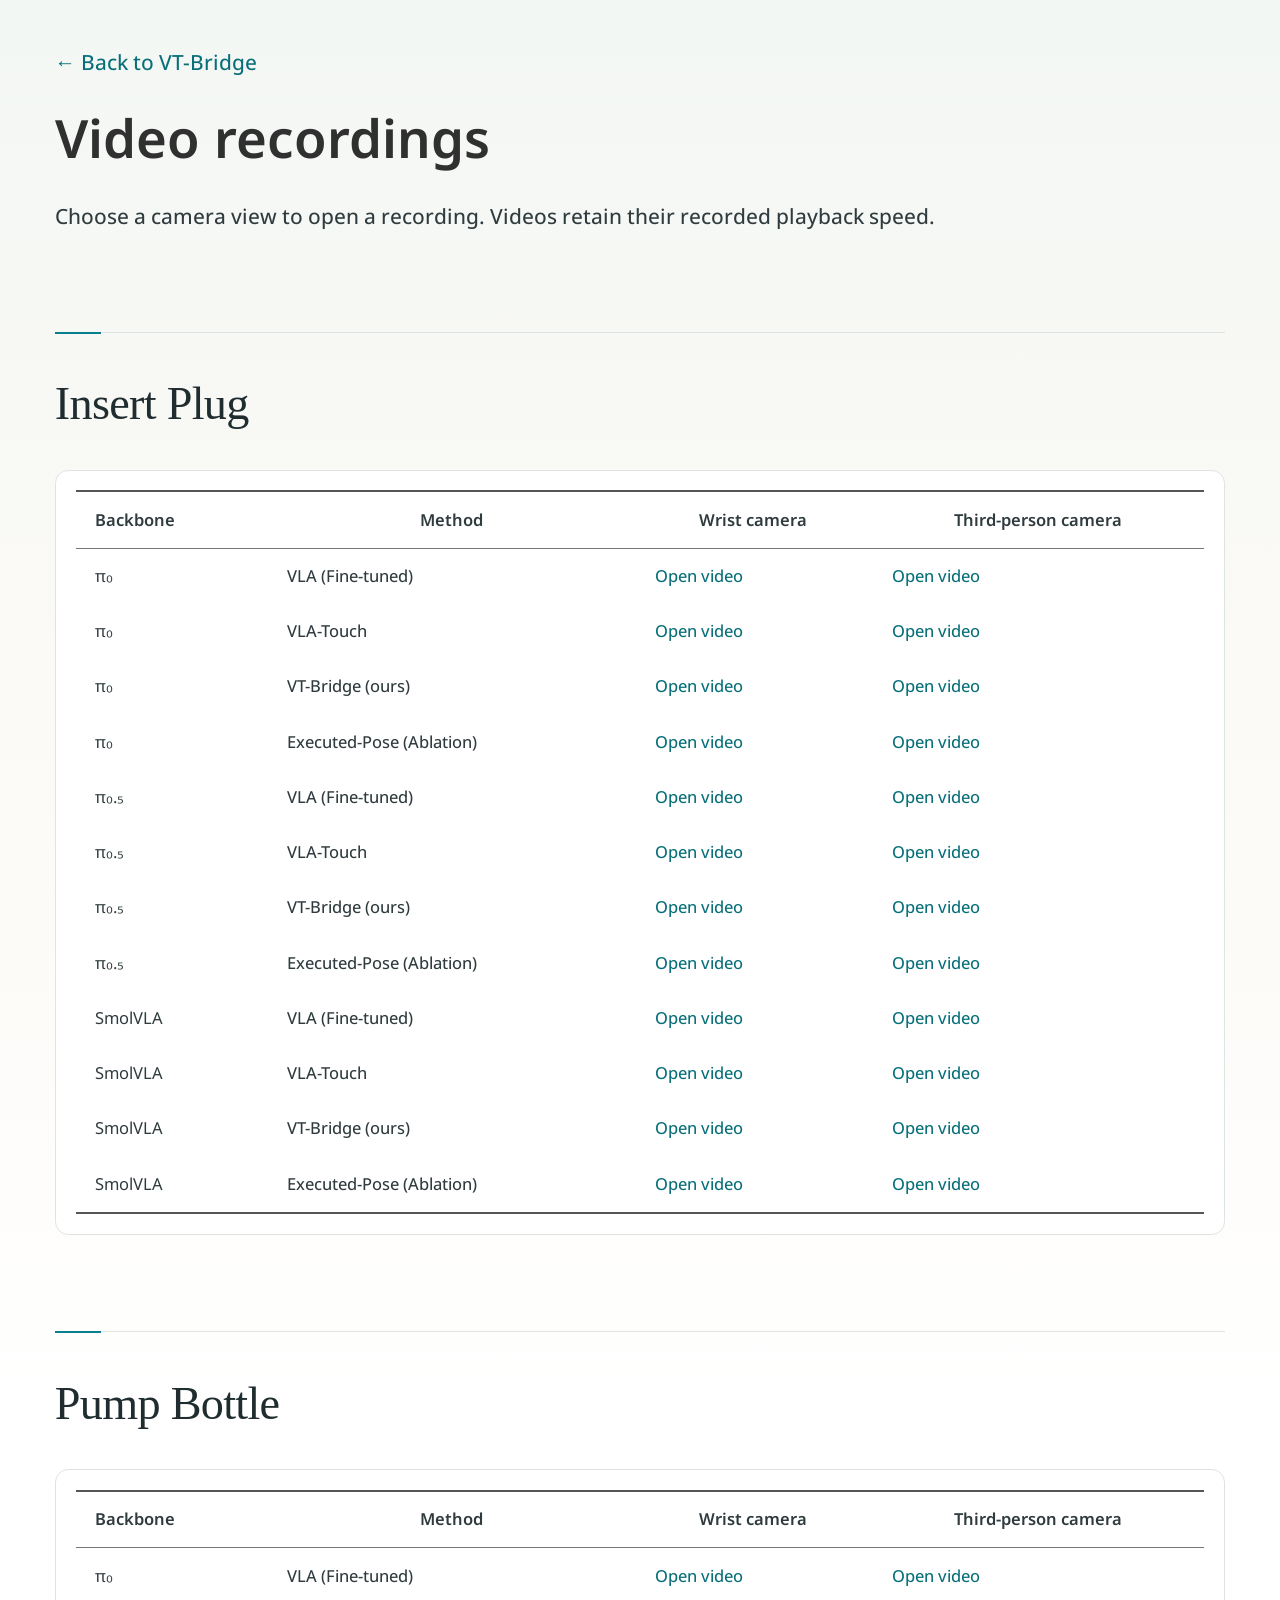
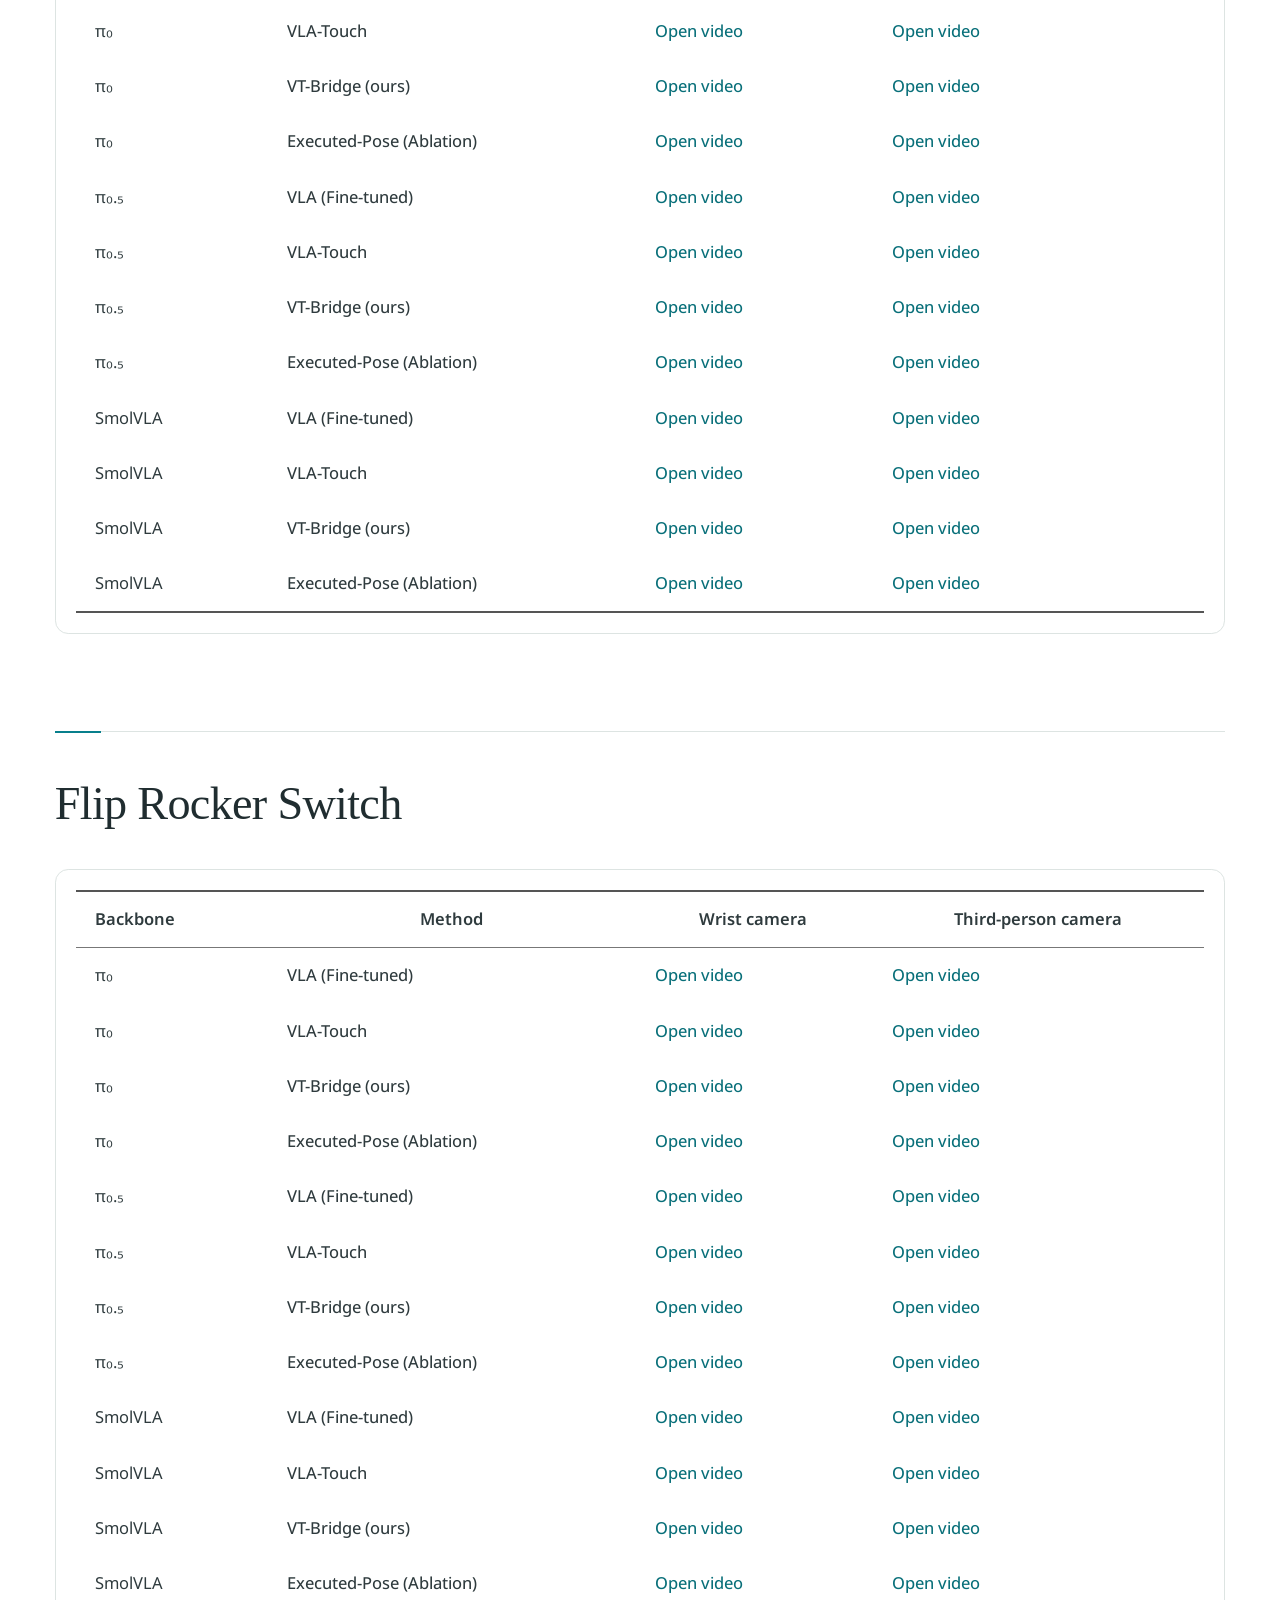
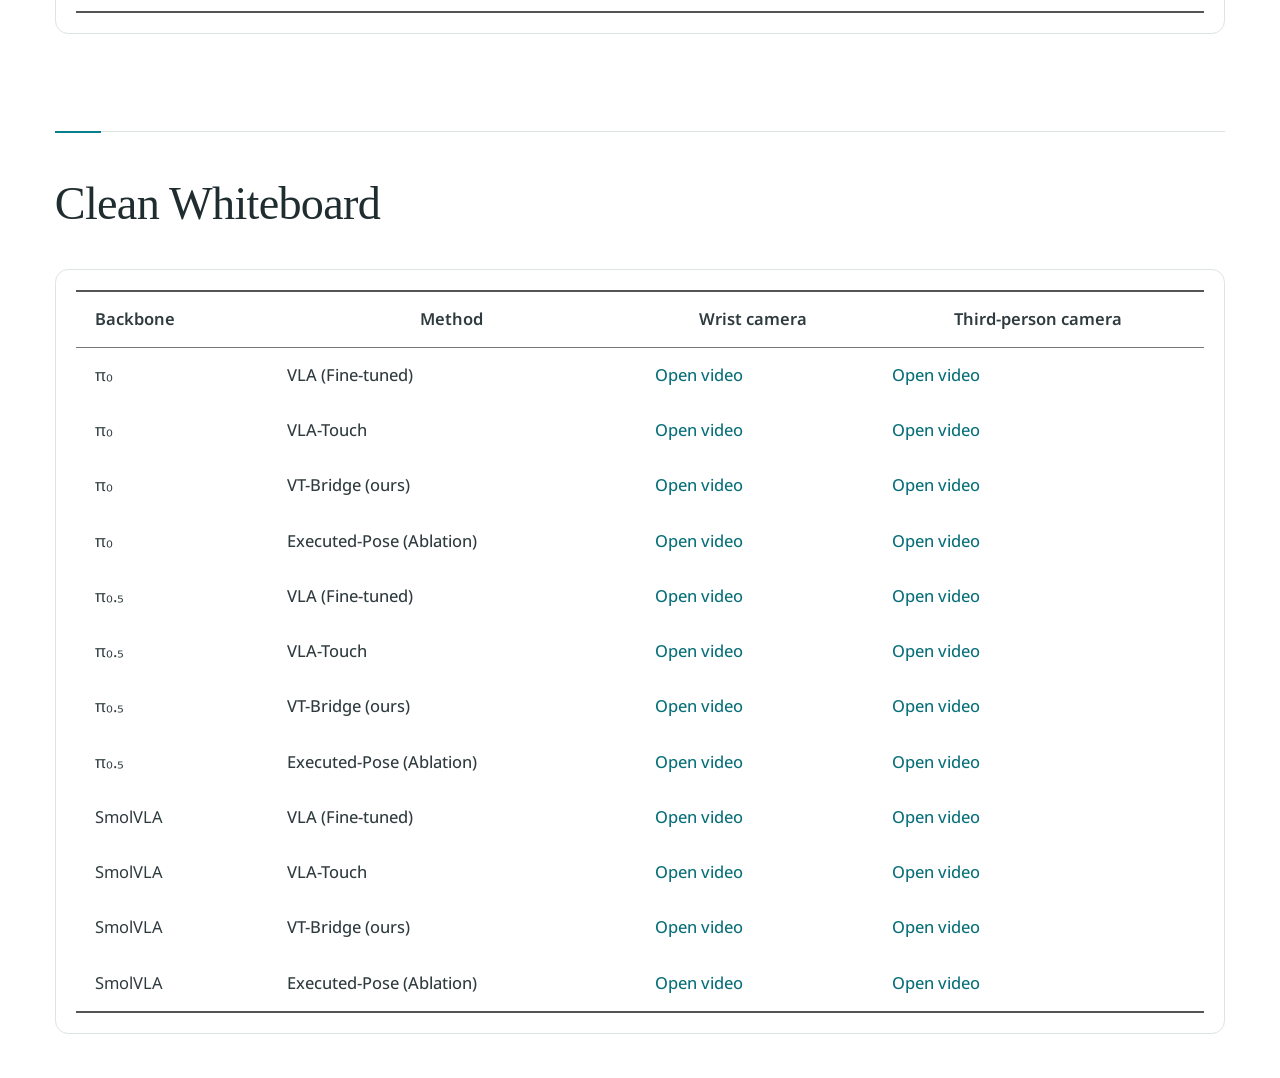
==== video-library.html @ beab0b78 "Publish VT-Bridge project website" ====
<!doctype html><html lang="en"><head><meta charset="utf-8"><meta name="viewport" content="width=device-width, initial-scale=1"><meta name="robots" content="noindex"><title>VT-Bridge — Video recordings</title><link rel="stylesheet" href="styles.css"></head><body><main class="media-width video-library"><p><a href="index.html#experiments">← Back to VT-Bridge</a></p><h1>Video recordings</h1><p>Choose a camera view to open a recording. Videos retain their recorded playback speed.</p>
<section class="paper-section"><h2>Insert Plug</h2><div class="table-scroll"><table><thead><tr><th scope="col">Backbone</th><th scope="col">Method</th><th scope="col">Wrist camera</th><th scope="col">Third-person camera</th></tr></thead><tbody>
<tr><th scope="row">π₀</th><td>VLA (Fine-tuned)</td><td><a href="assets/videos/experiments/insert-plug/pi0/vla_only/wrist.mp4">Open video</a></td><td><a href="assets/videos/experiments/insert-plug/pi0/vla_only/left.mp4">Open video</a></td></tr>
<tr><th scope="row">π₀</th><td>VLA-Touch</td><td><a href="assets/videos/experiments/insert-plug/pi0/vla_touch/wrist.mp4">Open video</a></td><td><a href="assets/videos/experiments/insert-plug/pi0/vla_touch/left.mp4">Open video</a></td></tr>
<tr><th scope="row">π₀</th><td>VT-Bridge (ours)</td><td><a href="assets/videos/experiments/insert-plug/pi0/residual/wrist.mp4">Open video</a></td><td><a href="assets/videos/experiments/insert-plug/pi0/residual/left.mp4">Open video</a></td></tr>
<tr><th scope="row">π₀</th><td>Executed-Pose (Ablation)</td><td><a href="assets/videos/ablations/actual-goal/insert-plug/pi0/wrist.mp4">Open video</a></td><td><a href="assets/videos/ablations/actual-goal/insert-plug/pi0/left.mp4">Open video</a></td></tr>
<tr><th scope="row">π₀.₅</th><td>VLA (Fine-tuned)</td><td><a href="assets/videos/experiments/insert-plug/pi05/vla_only/wrist.mp4">Open video</a></td><td><a href="assets/videos/experiments/insert-plug/pi05/vla_only/left.mp4">Open video</a></td></tr>
<tr><th scope="row">π₀.₅</th><td>VLA-Touch</td><td><a href="assets/videos/experiments/insert-plug/pi05/vla_touch/wrist.mp4">Open video</a></td><td><a href="assets/videos/experiments/insert-plug/pi05/vla_touch/left.mp4">Open video</a></td></tr>
<tr><th scope="row">π₀.₅</th><td>VT-Bridge (ours)</td><td><a href="assets/videos/experiments/insert-plug/pi05/residual/wrist.mp4">Open video</a></td><td><a href="assets/videos/experiments/insert-plug/pi05/residual/left.mp4">Open video</a></td></tr>
<tr><th scope="row">π₀.₅</th><td>Executed-Pose (Ablation)</td><td><a href="assets/videos/ablations/actual-goal/insert-plug/pi05/wrist.mp4">Open video</a></td><td><a href="assets/videos/ablations/actual-goal/insert-plug/pi05/left.mp4">Open video</a></td></tr>
<tr><th scope="row">SmolVLA</th><td>VLA (Fine-tuned)</td><td><a href="assets/videos/experiments/insert-plug/smolvla/vla_only/wrist.mp4">Open video</a></td><td><a href="assets/videos/experiments/insert-plug/smolvla/vla_only/left.mp4">Open video</a></td></tr>
<tr><th scope="row">SmolVLA</th><td>VLA-Touch</td><td><a href="assets/videos/experiments/insert-plug/smolvla/vla_touch/wrist.mp4">Open video</a></td><td><a href="assets/videos/experiments/insert-plug/smolvla/vla_touch/left.mp4">Open video</a></td></tr>
<tr><th scope="row">SmolVLA</th><td>VT-Bridge (ours)</td><td><a href="assets/videos/experiments/insert-plug/smolvla/residual/wrist.mp4">Open video</a></td><td><a href="assets/videos/experiments/insert-plug/smolvla/residual/left.mp4">Open video</a></td></tr>
<tr><th scope="row">SmolVLA</th><td>Executed-Pose (Ablation)</td><td><a href="assets/videos/ablations/actual-goal/insert-plug/smolvla/wrist.mp4">Open video</a></td><td><a href="assets/videos/ablations/actual-goal/insert-plug/smolvla/left.mp4">Open video</a></td></tr>
</tbody></table></div></section>
<section class="paper-section"><h2>Pump Bottle</h2><div class="table-scroll"><table><thead><tr><th scope="col">Backbone</th><th scope="col">Method</th><th scope="col">Wrist camera</th><th scope="col">Third-person camera</th></tr></thead><tbody>
<tr><th scope="row">π₀</th><td>VLA (Fine-tuned)</td><td><a href="assets/videos/experiments/pump-bottle/pi0/vla_only/wrist.mp4">Open video</a></td><td><a href="assets/videos/experiments/pump-bottle/pi0/vla_only/left.mp4">Open video</a></td></tr>
<tr><th scope="row">π₀</th><td>VLA-Touch</td><td><a href="assets/videos/experiments/pump-bottle/pi0/vla_touch/wrist.mp4">Open video</a></td><td><a href="assets/videos/experiments/pump-bottle/pi0/vla_touch/left.mp4">Open video</a></td></tr>
<tr><th scope="row">π₀</th><td>VT-Bridge (ours)</td><td><a href="assets/videos/experiments/pump-bottle/pi0/residual/wrist.mp4">Open video</a></td><td><a href="assets/videos/experiments/pump-bottle/pi0/residual/left.mp4">Open video</a></td></tr>
<tr><th scope="row">π₀</th><td>Executed-Pose (Ablation)</td><td><a href="assets/videos/ablations/actual-goal/pump-bottle/pi0/wrist.mp4">Open video</a></td><td><a href="assets/videos/ablations/actual-goal/pump-bottle/pi0/left.mp4">Open video</a></td></tr>
<tr><th scope="row">π₀.₅</th><td>VLA (Fine-tuned)</td><td><a href="assets/videos/experiments/pump-bottle/pi05/vla_only/wrist.mp4">Open video</a></td><td><a href="assets/videos/experiments/pump-bottle/pi05/vla_only/left.mp4">Open video</a></td></tr>
<tr><th scope="row">π₀.₅</th><td>VLA-Touch</td><td><a href="assets/videos/experiments/pump-bottle/pi05/vla_touch/wrist.mp4">Open video</a></td><td><a href="assets/videos/experiments/pump-bottle/pi05/vla_touch/left.mp4">Open video</a></td></tr>
<tr><th scope="row">π₀.₅</th><td>VT-Bridge (ours)</td><td><a href="assets/videos/experiments/pump-bottle/pi05/residual/wrist.mp4">Open video</a></td><td><a href="assets/videos/experiments/pump-bottle/pi05/residual/left.mp4">Open video</a></td></tr>
<tr><th scope="row">π₀.₅</th><td>Executed-Pose (Ablation)</td><td><a href="assets/videos/ablations/actual-goal/pump-bottle/pi05/wrist.mp4">Open video</a></td><td><a href="assets/videos/ablations/actual-goal/pump-bottle/pi05/left.mp4">Open video</a></td></tr>
<tr><th scope="row">SmolVLA</th><td>VLA (Fine-tuned)</td><td><a href="assets/videos/experiments/pump-bottle/smolvla/vla_only/wrist.mp4">Open video</a></td><td><a href="assets/videos/experiments/pump-bottle/smolvla/vla_only/left.mp4">Open video</a></td></tr>
<tr><th scope="row">SmolVLA</th><td>VLA-Touch</td><td><a href="assets/videos/experiments/pump-bottle/smolvla/vla_touch/wrist.mp4">Open video</a></td><td><a href="assets/videos/experiments/pump-bottle/smolvla/vla_touch/left.mp4">Open video</a></td></tr>
<tr><th scope="row">SmolVLA</th><td>VT-Bridge (ours)</td><td><a href="assets/videos/experiments/pump-bottle/smolvla/residual/wrist.mp4">Open video</a></td><td><a href="assets/videos/experiments/pump-bottle/smolvla/residual/left.mp4">Open video</a></td></tr>
<tr><th scope="row">SmolVLA</th><td>Executed-Pose (Ablation)</td><td><a href="assets/videos/ablations/actual-goal/pump-bottle/smolvla/wrist.mp4">Open video</a></td><td><a href="assets/videos/ablations/actual-goal/pump-bottle/smolvla/left.mp4">Open video</a></td></tr>
</tbody></table></div></section>
<section class="paper-section"><h2>Flip Rocker Switch</h2><div class="table-scroll"><table><thead><tr><th scope="col">Backbone</th><th scope="col">Method</th><th scope="col">Wrist camera</th><th scope="col">Third-person camera</th></tr></thead><tbody>
<tr><th scope="row">π₀</th><td>VLA (Fine-tuned)</td><td><a href="assets/videos/experiments/switch/pi0/vla_only/wrist.mp4">Open video</a></td><td><a href="assets/videos/experiments/switch/pi0/vla_only/left.mp4">Open video</a></td></tr>
<tr><th scope="row">π₀</th><td>VLA-Touch</td><td><a href="assets/videos/experiments/switch/pi0/vla_touch/wrist.mp4">Open video</a></td><td><a href="assets/videos/experiments/switch/pi0/vla_touch/left.mp4">Open video</a></td></tr>
<tr><th scope="row">π₀</th><td>VT-Bridge (ours)</td><td><a href="assets/videos/experiments/switch/pi0/residual/wrist.mp4">Open video</a></td><td><a href="assets/videos/experiments/switch/pi0/residual/left.mp4">Open video</a></td></tr>
<tr><th scope="row">π₀</th><td>Executed-Pose (Ablation)</td><td><a href="assets/videos/ablations/actual-goal/switch/pi0/wrist.mp4">Open video</a></td><td><a href="assets/videos/ablations/actual-goal/switch/pi0/left.mp4">Open video</a></td></tr>
<tr><th scope="row">π₀.₅</th><td>VLA (Fine-tuned)</td><td><a href="assets/videos/experiments/switch/pi05/vla_only/wrist.mp4">Open video</a></td><td><a href="assets/videos/experiments/switch/pi05/vla_only/left.mp4">Open video</a></td></tr>
<tr><th scope="row">π₀.₅</th><td>VLA-Touch</td><td><a href="assets/videos/experiments/switch/pi05/vla_touch/wrist.mp4">Open video</a></td><td><a href="assets/videos/experiments/switch/pi05/vla_touch/left.mp4">Open video</a></td></tr>
<tr><th scope="row">π₀.₅</th><td>VT-Bridge (ours)</td><td><a href="assets/videos/experiments/switch/pi05/residual/wrist.mp4">Open video</a></td><td><a href="assets/videos/experiments/switch/pi05/residual/left.mp4">Open video</a></td></tr>
<tr><th scope="row">π₀.₅</th><td>Executed-Pose (Ablation)</td><td><a href="assets/videos/ablations/actual-goal/switch/pi05/wrist.mp4">Open video</a></td><td><a href="assets/videos/ablations/actual-goal/switch/pi05/left.mp4">Open video</a></td></tr>
<tr><th scope="row">SmolVLA</th><td>VLA (Fine-tuned)</td><td><a href="assets/videos/experiments/switch/smolvla/vla_only/wrist.mp4">Open video</a></td><td><a href="assets/videos/experiments/switch/smolvla/vla_only/left.mp4">Open video</a></td></tr>
<tr><th scope="row">SmolVLA</th><td>VLA-Touch</td><td><a href="assets/videos/experiments/switch/smolvla/vla_touch/wrist.mp4">Open video</a></td><td><a href="assets/videos/experiments/switch/smolvla/vla_touch/left.mp4">Open video</a></td></tr>
<tr><th scope="row">SmolVLA</th><td>VT-Bridge (ours)</td><td><a href="assets/videos/experiments/switch/smolvla/residual/wrist.mp4">Open video</a></td><td><a href="assets/videos/experiments/switch/smolvla/residual/left.mp4">Open video</a></td></tr>
<tr><th scope="row">SmolVLA</th><td>Executed-Pose (Ablation)</td><td><a href="assets/videos/ablations/actual-goal/switch/smolvla/wrist.mp4">Open video</a></td><td><a href="assets/videos/ablations/actual-goal/switch/smolvla/left.mp4">Open video</a></td></tr>
</tbody></table></div></section>
<section class="paper-section"><h2>Clean Whiteboard</h2><div class="table-scroll"><table><thead><tr><th scope="col">Backbone</th><th scope="col">Method</th><th scope="col">Wrist camera</th><th scope="col">Third-person camera</th></tr></thead><tbody>
<tr><th scope="row">π₀</th><td>VLA (Fine-tuned)</td><td><a href="assets/videos/experiments/whiteboard/pi0/vla_only/wrist.mp4">Open video</a></td><td><a href="assets/videos/experiments/whiteboard/pi0/vla_only/left.mp4">Open video</a></td></tr>
<tr><th scope="row">π₀</th><td>VLA-Touch</td><td><a href="assets/videos/experiments/whiteboard/pi0/vla_touch/wrist.mp4">Open video</a></td><td><a href="assets/videos/experiments/whiteboard/pi0/vla_touch/left.mp4">Open video</a></td></tr>
<tr><th scope="row">π₀</th><td>VT-Bridge (ours)</td><td><a href="assets/videos/experiments/whiteboard/pi0/residual/wrist.mp4">Open video</a></td><td><a href="assets/videos/experiments/whiteboard/pi0/residual/left.mp4">Open video</a></td></tr>
<tr><th scope="row">π₀</th><td>Executed-Pose (Ablation)</td><td><a href="assets/videos/ablations/actual-goal/whiteboard/pi0/wrist.mp4">Open video</a></td><td><a href="assets/videos/ablations/actual-goal/whiteboard/pi0/left.mp4">Open video</a></td></tr>
<tr><th scope="row">π₀.₅</th><td>VLA (Fine-tuned)</td><td><a href="assets/videos/experiments/whiteboard/pi05/vla_only/wrist.mp4">Open video</a></td><td><a href="assets/videos/experiments/whiteboard/pi05/vla_only/left.mp4">Open video</a></td></tr>
<tr><th scope="row">π₀.₅</th><td>VLA-Touch</td><td><a href="assets/videos/experiments/whiteboard/pi05/vla_touch/wrist.mp4">Open video</a></td><td><a href="assets/videos/experiments/whiteboard/pi05/vla_touch/left.mp4">Open video</a></td></tr>
<tr><th scope="row">π₀.₅</th><td>VT-Bridge (ours)</td><td><a href="assets/videos/experiments/whiteboard/pi05/residual/wrist.mp4">Open video</a></td><td><a href="assets/videos/experiments/whiteboard/pi05/residual/left.mp4">Open video</a></td></tr>
<tr><th scope="row">π₀.₅</th><td>Executed-Pose (Ablation)</td><td><a href="assets/videos/ablations/actual-goal/whiteboard/pi05/wrist.mp4">Open video</a></td><td><a href="assets/videos/ablations/actual-goal/whiteboard/pi05/left.mp4">Open video</a></td></tr>
<tr><th scope="row">SmolVLA</th><td>VLA (Fine-tuned)</td><td><a href="assets/videos/experiments/whiteboard/smolvla/vla_only/wrist.mp4">Open video</a></td><td><a href="assets/videos/experiments/whiteboard/smolvla/vla_only/left.mp4">Open video</a></td></tr>
<tr><th scope="row">SmolVLA</th><td>VLA-Touch</td><td><a href="assets/videos/experiments/whiteboard/smolvla/vla_touch/wrist.mp4">Open video</a></td><td><a href="assets/videos/experiments/whiteboard/smolvla/vla_touch/left.mp4">Open video</a></td></tr>
<tr><th scope="row">SmolVLA</th><td>VT-Bridge (ours)</td><td><a href="assets/videos/experiments/whiteboard/smolvla/residual/wrist.mp4">Open video</a></td><td><a href="assets/videos/experiments/whiteboard/smolvla/residual/left.mp4">Open video</a></td></tr>
<tr><th scope="row">SmolVLA</th><td>Executed-Pose (Ablation)</td><td><a href="assets/videos/ablations/actual-goal/whiteboard/smolvla/wrist.mp4">Open video</a></td><td><a href="assets/videos/ablations/actual-goal/whiteboard/smolvla/left.mp4">Open video</a></td></tr>
</tbody></table></div></section>
</main></body></html>
---- styles.css ----
@font-face {
  font-family: 'Noto Sans';
  font-style: normal;
  font-weight: 400 700;
  font-stretch: 100%;
  font-display: swap;
  src: url(assets/fonts/noto-sans-greek.woff2) format('woff2');
  unicode-range: U+0370-0377, U+037A-037F, U+0384-038A, U+038C, U+038E-03A1, U+03A3-03FF;
}

@font-face {
  font-family: 'Noto Sans';
  font-style: normal;
  font-weight: 400 700;
  font-stretch: 100%;
  font-display: swap;
  src: url(assets/fonts/noto-sans-latin-ext.woff2) format('woff2');
  unicode-range: U+0100-02BA, U+02BD-02C5, U+02C7-02CC, U+02CE-02D7, U+02DD-02FF, U+0304, U+0308, U+0329, U+1D00-1DBF, U+1E00-1E9F, U+1EF2-1EFF, U+2020, U+20A0-20AB, U+20AD-20C0, U+2113, U+2C60-2C7F, U+A720-A7FF;
}

@font-face {
  font-family: 'Noto Sans';
  font-style: normal;
  font-weight: 400 700;
  font-stretch: 100%;
  font-display: swap;
  src: url(assets/fonts/noto-sans-latin.woff2) format('woff2');
  unicode-range: U+0000-00FF, U+0131, U+0152-0153, U+02BB-02BC, U+02C6, U+02DA, U+02DC, U+0304, U+0308, U+0329, U+2000-206F, U+20AC, U+2122, U+2191, U+2193, U+2212, U+2215, U+FEFF, U+FFFD;
}

:root {
  color-scheme: light;
  font-family: "Noto Sans", Arial, sans-serif;
  color: #4a4a4a;
  background: #fff;
  font-synthesis: none;
  --ink: #25374a;
  --accent: #326b96;
  --rule: #e2e7ec;
  --reading-width: 880px;
  --media-width: 1120px;
}
* { box-sizing: border-box; }
body { margin: 0; font-size: 16px; line-height: 1.65; }
::selection { background: #deebf5; color: #25374a; }
main { padding: 0 28px; }
.reading-width { width: 100%; max-width: var(--reading-width); margin-inline: auto; }
.media-width { width: 100%; max-width: var(--media-width); margin-inline: auto; }
/* All research sections share a left edge; prose stays within a readable measure. */
.paper-section.reading-width { max-width: var(--media-width); }
.paper-section > .prose, .citation-toolbar, .citation-section pre { max-width: var(--reading-width); }
figure, p { margin: 0; }
button { font: inherit; }
a { color: #2675ab; text-decoration: none; }
a:hover { text-decoration: underline; }
button:focus-visible, a:focus-visible, [tabindex]:focus-visible { outline: 3px solid #2675ab; outline-offset: 5px; }
.skip-link { position: absolute; top: -80px; left: 20px; padding: 10px 16px; background: #fff; z-index: 2; }
.skip-link:focus { top: 12px; }

/* Centered paper masthead; the research media follows directly below. */
.paper-header { max-width: var(--media-width); padding-top: 64px; text-align: center; }
h1 { margin: 0 0 28px; font-size: clamp(32px, 4vw, 48px); font-weight: 600; line-height: 1.125; letter-spacing: normal; text-wrap: balance; color: #303030; }
.paper-title { margin-bottom: 30px; }
.paper-title-name { display: block; width: fit-content; margin: 0 auto 18px; font-size: clamp(48px, 7vw, 80px); font-weight: 700; line-height: 1.25; letter-spacing: -.055em; color: #000; }
.paper-title-description { display: block; max-width: 880px; margin-inline: auto; font-size: clamp(24px, 3vw, 36px); font-weight: 600; line-height: 1.3; letter-spacing: -.025em; text-wrap: balance; }
.title-vision { color: #087f8c; }
.title-tactile { color: #d45b45; }
.authors { display: flex; flex-wrap: wrap; justify-content: center; gap: 4px 24px; font-size: 20px; line-height: 1.5; }
sup { font-size: .65em; vertical-align: super; line-height: 0; }
.affiliations { display: flex; flex-wrap: wrap; justify-content: center; gap: 0 22px; margin-top: 8px; font-size: 18px; }
.venue { margin-top: 10px; font-size: 16px; color: #717b85; font-weight: 400; }
.paper-links { display: flex; flex-wrap: wrap; justify-content: center; gap: 9px; margin-top: 22px; }
.resource-link { display: inline-flex; align-items: center; justify-content: center; gap: 8px; min-height: 41px; padding: 7px 19px; border: 1px solid #25374a; border-radius: 24px; background: #25374a; color: white; font-size: 15px; line-height: 1.4; }
button.resource-link { cursor: pointer; }
.resource-link:disabled { opacity: 1; cursor: default; }
.resource-link:not(:disabled):hover { background: #326b96; border-color: #326b96; text-decoration: none; }
.resource-link svg { width: 16px; height: 16px; fill: none; stroke: currentColor; stroke-width: 1.7; stroke-linecap: round; stroke-linejoin: round; }
.resource-note { min-height: 20px; margin-top: 9px; font-size: 12px; color: #747474; }
.teaser { margin-top: 37px; }
.presentation-video { margin-top: 40px; }
.presentation-video iframe { display: block; width: 100%; height: auto; min-height: 200px; aspect-ratio: 16 / 9; border: 0; background: #f6f8fa; }
.video-external-link { margin-top: 10px; text-align: right; font-size: 13px; }

/* Real media replaces the complete neutral placeholder frame. */
.media-placeholder { display: flex; flex-direction: column; align-items: center; justify-content: center; gap: 9px; padding: 24px; border: 1px solid #e0e0e0; background: #f5f5f5; text-align: center; }
.teaser-placeholder { aspect-ratio: 16 / 7; min-height: 250px; }
.placeholder-title { color: #666; font-size: 18px; line-height: 1.45; }
.placeholder-detail { color: #777; font-size: 14px; line-height: 1.5; }
.placeholder-icon { width: 48px; height: 48px; margin-bottom: 5px; fill: none; stroke: #999; stroke-width: 1.25; stroke-linecap: round; stroke-linejoin: round; }
.diagram-icon { width: 64px; }
figcaption { margin-top: 16px; color: #65717c; font-size: 14px; line-height: 1.65; text-align: left; }
img, video { display: block; width: 100%; height: auto; }
video { background: #f5f5f5; }
video.comparison-video { aspect-ratio: 4 / 3; object-fit: contain; }

/* Readable text columns with wider figures and experiments. */
.paper-section { margin-top: 80px; }
section.paper-section:not(#abstract) { border-top: 1px solid var(--rule); padding-top: 36px; }
h2 { color: var(--ink); margin: 0 0 28px; text-align: left; font-size: 32px; font-weight: 600; line-height: 1.2; letter-spacing: -.035em; text-wrap: balance; }
.prose { line-height: 1.7; }
.prose p + p { margin-top: 20px; }
.section-intro { margin-bottom: 24px; line-height: 1.7; }
.method-placeholder { aspect-ratio: 2.75; min-height: 230px; }
.figure-explanation { margin-top: 24px; }

/* Each task is a row; matching methods keep their positions across rows. */
.experiments { margin-top: 80px; }
.experiment { margin-top: 40px; }
.experiment + .experiment { margin-top: 56px; }
h3 { color: var(--ink); margin: 0 0 16px; text-align: left; font-size: 24px; font-weight: 600; line-height: 1.3; letter-spacing: -.02em; }
.task-description { margin-bottom: 24px; text-align: center; font-size: 16px; }
.comparison-grid { display: grid; grid-template-columns: repeat(3, minmax(0, 1fr)); gap: 22px; }
.gallery-video .on-demand-player { border-radius: 4px; overflow: hidden; }
.comparison-grid figure, .analysis-grid figure { min-width: 0; }
h4 { display: flex; align-items: center; justify-content: flex-start; min-height: 48px; margin: 0 0 12px; text-align: left; font-size: 16px; font-weight: 600; line-height: 1.4; }
.video-placeholder { aspect-ratio: 4 / 3; padding: 18px 10px; }
.video-placeholder .placeholder-title { font-size: 15px; }
.video-symbol { font-family: Arial, sans-serif; font-size: 34px; color: #999; line-height: 1; }
.comparison-grid figcaption { font-size: 14px; }
.experiment-note { margin-top: 17px; text-align: center; color: #717171; font-size: 13px; }

.results-placeholder { aspect-ratio: 3; min-height: 230px; }
.result-table-block { margin-top: 34px; }
.table-scroll { overflow-x: auto; }
table { width: 100%; margin-inline: auto; border-collapse: collapse; font-size: 15px; text-align: center; }
caption { padding: 0 0 14px; text-align: center; font-size: 14px; color: #626262; }
thead { border-top: 2px solid #555; border-bottom: 1px solid #777; }
tbody { border-bottom: 2px solid #555; }
th, td { padding: 12px 18px; white-space: nowrap; }
th { font-weight: 600; }
tbody th { font-weight: 400; }
th:first-child { text-align: left; }
.table-note { margin-top: 12px; color: #717171; font-size: 13px; line-height: 1.65; }
.analysis-grid { display: grid; grid-template-columns: repeat(2, minmax(0, 1fr)); gap: 28px; }
.analysis-placeholder { aspect-ratio: 1.8; min-height: 210px; }
.analysis-comparison { margin-top: 42px; }
.two-columns { grid-template-columns: repeat(2, minmax(0, 1fr)); max-width: 920px; margin-inline: auto; }

.citation-section { padding-bottom: 72px; }
.citation-toolbar { display: flex; justify-content: space-between; align-items: center; gap: 16px; margin-bottom: 12px; color: #717171; font-size: 13px; }
#copy-bibtex { flex-shrink: 0; padding: 7px 12px; background: #fff; color: #363636; border: 1px solid #ccc; border-radius: 4px; font-size: 13px; cursor: pointer; }
#copy-bibtex:hover { background: #f5f5f5; border-color: #999; }
pre { margin: 0; padding: 24px; overflow-x: auto; background: #f6f8fa; color: #405164; border-left: 2px solid #bacddd; font-size: 13px; line-height: 1.7; tab-size: 2; }
code { font-family: "Liberation Mono", Consolas, monospace; }
.copy-status { min-height: 23px; margin-top: 10px; font-size: 13px; color: #626262; }

/* Video comparisons: lightweight native selectors, left-aligned research headings. */
[hidden] { display: none !important; }
.visually-hidden { position: absolute; width: 1px; height: 1px; padding: 0; margin: -1px; overflow: hidden; clip-path: inset(50%); white-space: nowrap; border: 0; }
.gallery-note { margin-top: -16px; margin-bottom: 28px; color: #666; font-size: 14px; }
.gallery-selector { min-width: 0; padding: 0; margin: 0; border: 0; }
.selector-legend { padding: 0; margin-bottom: 9px; font-size: 12px; font-weight: 600; letter-spacing: .06em; color: #65717c; }
.selector-options { display: flex; flex-wrap: wrap; gap: 8px 24px; }
.selector-choice { position: relative; cursor: pointer; }
.selector-choice input { position: absolute; width: 1px; height: 1px; opacity: 0; }
.selector-choice span { display: block; padding: 8px 3px 10px; border-bottom: 2px solid transparent; color: #707070; line-height: 1.5; }
.selector-choice input:checked + span { border-bottom-color: var(--accent); color: var(--accent); font-weight: 600; }
.selector-choice input:focus-visible + span { outline: 3px solid #2675ab; outline-offset: 4px; }
.selector-choice:hover span { color: #262626; }
.backbone-selector { padding-bottom: 8px; border-bottom: 1px solid var(--rule); margin-top: 32px; }
.backbone-selector .selector-options { gap: 30px; }
.backbone-selector .selector-choice span { min-width: 48px; font-size: 20px; }
.gallery-task-header { display: flex; align-items: flex-start; justify-content: space-between; gap: 24px; margin-bottom: 18px; }
.gallery-task-heading h3 { margin-bottom: 6px; font-size: 20px; }
.gallery-task-description { color: #65717c; font-size: 14px; max-width: 600px; }
.camera-selector { flex-shrink: 0; }
.camera-selector .selector-legend { position: absolute; width: 1px; height: 1px; overflow: hidden; clip-path: inset(50%); }
.camera-selector .selector-options { gap: 18px; }
.camera-selector .selector-choice span { font-size: 13px; }
.gallery-video h4 { min-height: 30px; margin-bottom: 12px; }
.gallery-video video { aspect-ratio: 4 / 3; object-fit: contain; }
.gallery-video figcaption { text-align: left; font-size: 12px; color: #707070; margin-top: 10px; }
.gallery-pair { grid-template-columns: repeat(2, minmax(0, 1fr)); max-width: 920px; margin-inline: auto; }
.media-error { font-size: 13px; margin-top: 10px; }
.detailed-analysis { margin-top: 64px; padding-top: 36px; border-top: 1px solid #e5e5e5; }
.detailed-analysis .task-description { text-align: left; margin-inline: 0; }
.detailed-analysis h5 { margin: 0 0 12px; text-align: left; font-size: 16px; font-weight: 600; }
.analysis-task-title { font-size: 20px; font-weight: 600; min-height: 0; margin-bottom: 12px; }
.detailed-analysis .two-columns { margin-inline: auto; }
.video-library { padding-block: 40px; }
.video-library h1 { text-align: left; margin-top: 25px; }
.video-library table td { text-align: left; }

@media (max-width: 935px) {
  main { padding-inline: 24px; }
  .paper-header { padding-top: 42px; }
  .comparison-grid { gap: 16px; }
  h4 { font-size: 15px; }
  .paper-section { margin-top: 60px; }
  .placeholder-title { font-size: 17px; }
  .video-placeholder .placeholder-title { font-size: 13px; }
  .comparison-grid figcaption { font-size: 14px; }
}
@media (max-width: 682px) {
  body { font-size: 16px; }
  main { padding-inline: 20px; }
  .paper-header { padding-top: 34px; }
  h1 { font-size: clamp(28px, 7.8vw, 34px); letter-spacing: normal; line-height: 1.2; margin-bottom: 22px; }
  .authors { font-size: 17px; gap: 3px 15px; }
  .affiliations { font-size: 15px; gap: 3px 14px; }
  .venue { font-size: 16px; }
  .paper-links { gap: 6px; }
  .resource-link { padding: 8px 10px; gap: 6px; font-size: 14px; }
  .teaser { margin-top: 28px; }
  .teaser-placeholder { aspect-ratio: 4 / 3; min-height: 210px; }
  .placeholder-detail { font-size: 13px; }
  figcaption { font-size: 14px; }
  h2 { font-size: 28px; margin-bottom: 20px; }
  h3 { font-size: 22px; }
  h4 { min-height: auto; font-size: 16px; }
  .paper-section { margin-top: 52px; }
  .method-placeholder, .results-placeholder { aspect-ratio: 1.6; min-height: 200px; }
  .comparison-grid, .analysis-grid { grid-template-columns: 1fr; gap: 28px; }
  .video-placeholder .placeholder-title { font-size: 16px; }
  .comparison-grid figcaption { font-size: 14px; }
  .experiment + .experiment { margin-top: 46px; }
  .task-description, .experiment-note { text-align: left; }
  .analysis-placeholder { min-height: 200px; }
  th, td { padding: 11px 14px; }
  pre { padding: 18px; font-size: 12px; }
  .citation-toolbar { align-items: flex-start; font-size: 12px; }
  .citation-section { padding-bottom: 35px; }
  .gallery-task-header { flex-direction: column; gap: 8px; }
  .gallery-pair { grid-template-columns: 1fr; }
  .gallery-note { font-size: 13px; }
  .gallery-selector .selector-choice span { min-height: 44px; }
  .gallery-video h4 { min-height: 0; }
}
@media (max-width: 418px) {
  .paper-links { display: grid; grid-template-columns: repeat(2, max-content); }
}
@media print {
  .paper-title-name { color: #000; }
  .skip-link, .paper-links, .resource-note, #copy-bibtex, .copy-status { display: none; }
  main { padding: 0; }
  .paper-header { padding-top: 0; }
  h1 { font-size: 32px; }
  .paper-section { margin-top: 32px; }
  figure, table, pre { break-inside: avoid; }
  h2, h3, h4 { break-after: avoid; }
}

/* Paper content and directly transcribed research tables. */
.paper-copy { max-width: var(--reading-width); margin: 28px 0 0; }
.section-opening { margin-top: 0; margin-bottom: 30px; }
.paper-copy h3 { margin-bottom: 15px; }
.paper-figure { margin-top: 34px; margin-bottom: 34px; }
.compact-figure { max-width: var(--reading-width); margin-inline: 0; }
.paper-figure figcaption { max-width: 900px; margin-inline: 0; }
.method-equation { margin-block: 16px 20px; overflow-x: auto; text-align: left; }
.method-equation math { font-size: 23px; }
math { font-family: "STIX Two Math", "Cambria Math", "Latin Modern Math", math; }
.paper-equation { padding-block: 10px; font-family: Georgia, serif; font-size: 24px; text-align: center; }
.training-steps { padding-left: 24px; margin-block: 16px; }
.training-steps li + li { margin-top: 12px; }
.source-note { font-size: 13px; color: #707070; }
.content-heading { margin-top: 44px; }
.results-block { margin-top: 56px; }
.criteria-table { max-width: 900px; margin-top: 25px; }
.criteria-table td { text-align: left; }
.paper-results tbody { border-bottom: 1px solid #aaa; }
.paper-results tbody:last-child { border-bottom: 2px solid #555; }
.ours-row { font-weight: 600; background: #f2f6fa; }
.trial-count { display: block; color: #666; font-size: 12px; font-weight: 400; }
@media (max-width: 682px) {
  .paper-copy { margin-top: 28px; }
  .section-opening { margin-top: 0; }
  .paper-equation { font-size: 22px; }
}

/* Concise research presentation; compact tables follow the manuscript layout. */
.reading-copy { max-width: var(--reading-width); }
.paper-results { width: 100%; min-width: 740px; table-layout: fixed; font-size: 13px; line-height: 1.3; font-variant-numeric: tabular-nums; }
.paper-results .backbone-column { width: 11%; }
.paper-results .method-column { width: 21%; }
.paper-results .task-column { width: 15%; }
.paper-results .average-column { width: 8%; }
.paper-results caption { text-align: left; padding-bottom: 7px; font-size: 13px; color: #444; }
.paper-results th, .paper-results td { padding: 3px 4px; }
.paper-results thead { border-top-width: 1.5px; }
.paper-results thead th { padding-block: 5px; }
.paper-results thead th:nth-child(-n+2) { text-align: left; }
.paper-results td { text-align: center; }
.paper-results .result-value { display: inline-block; width: 34px; text-align: right; }
.paper-results th[scope="rowgroup"] { vertical-align: middle; font-weight: 400; }
.paper-results .method-cell { text-align: left; font-weight: 400; }
.paper-results .ours-row .method-cell, .best-value { font-weight: 600; }
.paper-results .trial-count { display: inline-block; width: 40px; text-align: left; font-size: 11px; white-space: nowrap; }
.paper-results tbody:last-child { border-bottom-width: 1.5px; }
.results-block { max-width: var(--reading-width); margin: 48px 0 0; }
.results-discussion { margin-bottom: 24px; line-height: 1.7; }
.results-block .table-scroll + .results-discussion { margin-top: 32px; }
.gallery-video h4 { margin-bottom: 9px; }
.gallery-task-header { margin-bottom: 14px; }
.experiment + .experiment { margin-top: 48px; padding-top: 28px; border-top: 1px solid #edf0f3; }
.paper-copy { margin-top: 26px; }
.interaction-figure { margin-top: 50px; }
.detailed-analysis { margin-top: 44px; padding-top: 30px; }
@media (max-width: 682px) {
  .paper-results { min-width: 740px; }
  .results-block { margin-top: 38px; }
  .camera-selector .selector-choice span { min-height: 44px; }
}

/* The poster is visible before a user requests the original recording. */
.on-demand-player { position: relative; }
.video-start {
  position: absolute; inset: 0; width: 100%; height: 100%;
  display: flex; align-items: center; justify-content: center;
  border: 0; border-radius: 0; padding: 0; background: transparent;
  cursor: pointer; color: #fff; font: inherit;
}
.video-start[hidden] { display: none; }
.video-start-label {
  padding: 10px 18px; border-radius: 24px;
  border: 1px solid rgba(255, 255, 255, .4);
  background: rgba(25, 39, 54, .85); font-size: 14px;
}
.video-start:hover .video-start-label { background: #25374a; }
.video-start:focus-visible { outline: 3px solid #245b91; outline-offset: 3px; }

/* RDP / AutoMate scale: 16px body at 1.5, 32px sections, 24px subsections. */
#abstract > h2 { text-align: center; }
#abstract { margin-top: 72px; }
#abstract > .prose { max-width: var(--media-width); margin-inline: auto; font-size: 17px; text-align: justify; }
.advantages-columns { display: grid; grid-template-columns: repeat(2, minmax(0, 1fr)); gap: 24px; margin-bottom: 28px; }
.advantages-list { margin: 0; padding-left: 24px; font-size: 17px; line-height: 1.7; }
.advantages-list > li + li { margin-top: 20px; }
.advantages-list li > strong:first-child { display: block; margin-bottom: 6px; }
.advantages-list ul { margin: 0; padding-left: 20px; }
.advantages-results { width: 60%; margin-inline: auto; }
.method-diagram, .method-overview { margin-block: 32px; }
.method-overview figcaption { text-align: justify; }
.method-diagram figcaption { max-width: var(--reading-width); }
.method-details { margin-top: 32px; }
.method-details h3:not(:first-child) { margin-top: 44px; }
.method-details .method-equation { margin-block: 18px 24px; }
.method-details .method-equation math { font-size: 21px; }
.action-chunk-definition { display: inline-block; font-family: "STIX Two Math", "Cambria Math", "Latin Modern Math", math; font-weight: 400; white-space: nowrap; }
.action-chunk-definition sub { position: relative; bottom: -.35em; vertical-align: baseline; font-size: .7em; line-height: 0; }
.inference-table {
  width: 100%; max-width: 520px; min-width: 0; margin-top: 24px;
  font-size: 14px; line-height: 1.5; font-variant-numeric: tabular-nums;
  border-collapse: collapse; border-bottom: 1.5px solid #555;
}
.inference-table caption { text-align: left; font-size: 13px; padding-bottom: 9px; color: #555; }
.inference-table th, .inference-table td { padding: 5px 8px; }
.inference-table th { text-align: left; }
.inference-table tbody th { font-weight: 400; }
.inference-table td { text-align: right; white-space: nowrap; }
.inference-table thead th:last-child { text-align: right; }
.inference-table thead { border-top: 1.5px solid #555; border-bottom: 1px solid #aaa; }
.inference-table tbody tr { border: 0; }
@media (max-width: 682px) {
  .method-diagram { max-width: 420px; margin-inline: auto; }
  .method-diagram img { aspect-ratio: 379.60 / 869.60; }
  .method-details .method-equation math { font-size: 19px; }
  .inference-table th, .inference-table td { padding: 5px 4px; }
}

/* Keep the mobile page airy without enlarging the manuscript tables. */
@media (max-width: 682px) {
  #abstract { margin-top: 52px; }
  .advantages-columns { grid-template-columns: 1fr; gap: 20px; }
  section.paper-section:not(#abstract) { padding-top: 26px; }
  .experiment + .experiment { margin-top: 36px; padding-top: 24px; }
  .method-details h3:not(:first-child) { margin-top: 34px; }
}
@media (forced-colors: active) {
  .paper-title-name { background: none; color: CanvasText; }
  .title-vision, .title-tactile { color: CanvasText; }
}

/* Editorial visual design: warm paper, teal vision, coral touch. */
:root {
  --ink: #202d30;
  --accent: #087f8c;
  --rule: #dde4e2;
  --paper: #fafaf7;
  --muted: #4f6063;
  color: #2f3b3e;
  background: var(--paper);
}
/* Match the preferred 110% view at the browser's default zoom. */
html { zoom: 1.1; scroll-behavior: smooth; scroll-padding-top: 100px; }
body { font-size: 19px; font-weight: 450; line-height: 1.75; background: linear-gradient(180deg, #f3f7f4 0, #fcfaf6 680px, #fff 1300px); }
::selection { background: #cdeae7; color: #163b3e; }
a { color: #086f79; text-underline-offset: 4px; }
strong { color: var(--ink); }
button:focus-visible, a:focus-visible, [tabindex]:focus-visible { outline-color: var(--accent); }
.skip-link { z-index: 20; }
.site-nav {
  position: sticky; top: 0; z-index: 10;
  display: flex; align-items: center; justify-content: space-between; gap: 28px;
  padding: 17px max(28px, calc((100% - 1120px) / 2));
  border-bottom: 1px solid var(--rule);
  background: rgba(250, 250, 247, .96);
  backdrop-filter: blur(16px);
}
.nav-wordmark { display: inline-flex; align-items: baseline; flex-shrink: 0; color: #000; font-size: 20px; font-weight: 700; letter-spacing: -.06em; }
.nav-wordmark:hover { text-decoration: none; }
.brand-dot { width: 6px; height: 6px; margin-left: 7px; border-radius: 50%; background: #d45b45; }
.nav-links { display: flex; align-items: center; gap: 10px; }
.nav-links a { padding: 6px 11px; border-radius: 6px; color: #374b4e; font-size: 14px; font-weight: 600; transition: background .18s, color .18s; }
.nav-links a:hover, .nav-links a[aria-current="location"] { color: #086f79; background: #e5efea; text-decoration: none; }
.paper-header { position: relative; isolation: isolate; padding-top: 70px; }
.paper-header::before { content: ""; position: absolute; inset: 0 -20px -50px; z-index: -1; pointer-events: none; background: radial-gradient(ellipse at 22% 34%, #b9ded73b, transparent 50%), radial-gradient(ellipse at 82% 48%, #f1c7b73b, transparent 48%); }
.hero-eyebrow { display: flex; flex-wrap: wrap; align-items: center; justify-content: center; gap: 8px 13px; margin-bottom: 17px; color: var(--muted); font-size: 12px; font-weight: 600; text-transform: uppercase; letter-spacing: .16em; }
.hero-eyebrow span { white-space: nowrap; }
.hero-eyebrow span + span::before { content: ""; display: inline-block; width: 3px; height: 3px; margin: 0 13px 3px 0; border-radius: 50%; background: #d45b45; }
.paper-title-name { font-size: clamp(58px, 9vw, 116px); line-height: 1.25; letter-spacing: -.065em; margin-bottom: 20px; }
.paper-title-description { max-width: 980px; font-family: Georgia, "Times New Roman", serif; font-size: clamp(27px, 3.4vw, 42px); font-weight: 400; line-height: 1.4; letter-spacing: -.01em; color: #243638; }
.paper-title { margin-bottom: 24px; }
.authors { font-size: 16px; color: var(--muted); }
.paper-links { gap: 12px; margin-top: 25px; }
.resource-link { min-height: 46px; padding: 10px 24px; border-radius: 7px; background: transparent; border-color: #bfcfcd; color: #284649; font-size: 15px; font-weight: 600; transition: background .18s, border-color .18s, transform .18s; }
.paper-links > a:first-child { background: #184c50; color: #fff; border-color: #184c50; }
.resource-link:not(:disabled):hover { background: #e3efeb; color: #174a4e; border-color: #75a7a5; transform: translateY(-2px); }
.paper-links > a:first-child:hover { background: #087f8c; border-color: #087f8c; color: #fff; }
.resource-note { margin-top: 8px; }
.presentation-video { margin-top: 36px; }
.presentation-video iframe { border-radius: 12px; box-shadow: 0 18px 45px -22px rgba(22, 53, 52, .3); background: #e5ece8; }
.video-external-link { font-size: 13px; margin-top: 14px; }
.video-external-link a { color: var(--muted); }
.paper-section { margin-top: 88px; }
section.paper-section:not(#abstract) { padding-top: 38px; }
h2 { position: relative; font-family: Georgia, "Times New Roman", serif; font-size: 42px; font-weight: 400; line-height: 1.3; letter-spacing: -.015em; margin-bottom: 32px; }

section.paper-section > h2::before { content: ""; position: absolute; top: -39px; left: 0; width: 42px; height: 2px; background: var(--accent); }
#abstract { margin-top: 76px; }
#abstract > h2 { font-size: 36px; margin-bottom: 24px; }
#abstract > h2::before { position: static; display: block; width: 32px; height: 2px; margin: 0 auto 18px; background: #d45b45; }
#abstract > .prose { font-size: 20px; line-height: 1.8; }
#abstract strong { color: #086f79; }
h3 { font-size: 25px; font-weight: 650; line-height: 1.4; letter-spacing: -.015em; }
h4 { color: #344a4c; }
.advantages-columns { gap: 24px; margin-bottom: 34px; }
.advantages-list { padding: 0; list-style: none; font-size: 18px; line-height: 1.75; }
.advantages-list > li { padding: 20px 23px; border: 1px solid #dbe7e0; border-left: 3px solid #7bb4ae; background: #f1f6f3; border-radius: 10px; }
.advantages-list > li + li { margin-top: 16px; }
.advantages-list > li > strong:first-child { font-size: 18px; color: #204e51; margin-bottom: 9px; }
.advantages-list:nth-child(2) > li { background: #fcf4ee; border-color: #eddfd6; border-left-color: #da947d; }
.advantages-list:nth-child(2) > li > strong:first-child { color: #8c4938; }
.advantages-list ul { padding-left: 17px; }
.advantages-list ul li + li { margin-top: 6px; }
.advantages-performance { display: flex; align-items: center; justify-content: center; gap: 40px; margin-top: 36px; padding-block: 30px; border-block: 1px solid var(--rule); }
.advantages-performance .advantages-results { flex-shrink: 0; margin: 0; }
.performance-links { width: 240px; flex-shrink: 0; }
.performance-links h3 { margin-bottom: 16px; font-size: 17px; }
.performance-link { display: flex; align-items: center; justify-content: space-between; gap: 20px; min-height: 48px; padding: 11px 16px; border: 1px solid #b9cfca; border-radius: 7px; color: #20575a; background: #f3f8f5; font-size: 15px; font-weight: 600; }
.performance-link + .performance-link { margin-top: 10px; }
.performance-link:hover { background: #e3efeb; border-color: var(--accent); text-decoration: none; }
.performance-link > span:last-child { color: var(--accent); }
.advantages-results .chart-heading { margin: 0 0 14px; color: var(--ink); font-size: 18px; font-weight: 600; text-align: center; }
.chart-heading span { color: var(--muted); font-weight: 400; }
.chart-legend { display: flex; flex-wrap: wrap; justify-content: center; gap: 10px 22px; margin: 0 0 14px; padding: 0; list-style: none; font-size: 14px; color: var(--muted); }
.chart-legend li { display: flex; align-items: center; gap: 7px; }
.chart-swatch { display: inline-block; width: 10px; height: 10px; border-radius: 2px; }
.chart-baseline { fill: #a2b0b2; background: #a2b0b2; }
.chart-touch { fill: #087f8c; background: #087f8c; }
.chart-bridge { fill: #d45b45; background: #d45b45; }
.completion-chart { display: block; width: 100%; height: auto; overflow: visible; font-family: inherit; }
.chart-grid { fill: none; stroke: #e5ebe8; stroke-width: 1; }
.chart-axis { stroke: #b9c9c4; }
.chart-ticks { fill: #4f6063; font-size: 14px; }
.chart-values { fill: #35494c; font-size: 15px; font-weight: 500; font-variant-numeric: tabular-nums; }
.chart-best { fill: #ad4835; font-weight: 700; }
.chart-labels { fill: var(--ink); font-size: 18px; font-weight: 600; }
.method-overview { margin-top: 8px; }
.task-overview { width: 75%; margin-inline: auto; }
.method-overview > a, .task-overview > a { display: block; padding: 20px; background: #fff; border: 1px solid var(--rule); border-radius: 12px; box-shadow: 0 8px 28px -18px #244c4933; }
figcaption { color: var(--muted); font-size: 16px; line-height: 1.75; }
figure > figcaption:not(.chart-heading) { max-width: none; margin-top: 12px; padding-top: 18px; border-top: 1px solid var(--rule); color: var(--muted); font-size: 16px; line-height: 1.75; text-align: justify; }
.inference-execution { width: 100%; max-width: 1011px; margin-inline: auto; padding: 18px; background: #fff; border: 1px solid var(--rule); border-radius: 12px; }
figure.inference-execution > figcaption { text-align: center; }
.paper-section > .method-details { max-width: var(--media-width); margin-top: 40px; }
.method-details > p { text-align: justify; }
.paper-section h3,
.results-block > h4,
.analysis-task-title { padding-left: 14px; border-left: 2px solid #91bdb5; }
.results-block > h4 { min-height: 0; }

.method-equation { padding: 19px 20px; border: 1px solid #e0e9e3; border-radius: 9px; background: #f4f7f5; color: #274d50; text-align: center; }
.inference-table { max-width: 620px; font-size: 16px; }
.inference-table th, .inference-table td { padding: 9px 10px; }
.inference-table thead, .paper-results thead { border-top-color: #356767; border-bottom-color: #b7cac5; }
.inference-table tbody, .paper-results tbody, .paper-results tbody:last-child { border-bottom-color: #b7cac5; }
.section-intro, .results-discussion, .prose { line-height: 1.8; }
.prose p + p { margin-top: 24px; }
.table-note, .gallery-note, .experiment-note, .source-note { color: var(--muted); font-size: 14px; }
.backbone-selector { margin-top: 32px; padding: 18px 20px; background: #f3f6f3; border: 1px solid var(--rule); border-radius: 9px; }
.selector-legend { color: var(--muted); font-size: 12px; letter-spacing: .16em; }
.selector-options, .backbone-selector .selector-options { gap: 8px; }
.selector-choice span { padding: 8px 15px; border: 1px solid transparent; border-radius: 5px; color: #3e5558; transition: background .18s, color .18s; }
.selector-choice input:checked + span { border-color: #1c5559; background: #1c5559; color: #fff; }
.selector-choice:hover span { background: #e0eae5; }
.selector-choice input:focus-visible + span { outline-color: var(--accent); }
.backbone-selector .selector-choice span { min-width: 84px; text-align: center; font-size: 19px; }
.camera-selector .selector-options { gap: 6px; }
.camera-selector .selector-choice span { font-size: 13px; padding: 6px 10px; border-color: var(--rule); }
.gallery-task-header { margin-bottom: 20px; }
.gallery-task-heading h3 { font-size: 24px; }
.gallery-task-description { font-size: 16px; color: var(--muted); }
.gallery-video { --method-color: #607276; --method-surface: #f1f4f3; }
.gallery-video[data-method="vla_touch"] { --method-color: #087f8c; --method-surface: #ecf6f3; }
.gallery-video[data-method="residual"] { --method-color: #b44e3b; --method-surface: #fcf1eb; }
.gallery-video h4 { gap: 9px; min-height: 52px; margin: 0; padding: 13px 15px; border: 1px solid var(--rule); border-bottom: 0; border-radius: 10px 10px 0 0; background: var(--method-surface); color: var(--method-color); font-size: 15px; }
.gallery-video h4::before { content: ""; flex: 0 0 7px; height: 7px; border-radius: 50%; background: var(--method-color); }
.gallery-video figcaption, .comparison-grid figcaption { font-size: 15px; color: var(--muted); }
.gallery-video .on-demand-player, .analysis-grid .on-demand-player, .two-columns .on-demand-player { overflow: hidden; border-radius: 8px; background: #eef2ef; }
.gallery-video .on-demand-player { border: 1px solid var(--rule); border-radius: 0 0 10px 10px; }
.detailed-analysis h5 { margin: 0; padding: 14px 16px; border: 1px solid var(--rule); border-bottom: 0; border-radius: 10px 10px 0 0; background: #f3f6f3; }
.detailed-analysis .on-demand-player { border: 1px solid var(--rule); border-radius: 0 0 10px 10px; }
.video-start-label { padding: 11px 18px; font-size: 14px; background: rgba(21, 63, 65, .9); border-color: rgba(255, 255, 255, .6); box-shadow: 0 3px 16px #0002; transition: background .18s; }
.video-start:hover .video-start-label { background: #087f8c; }
.experiment + .experiment { padding-top: 32px; margin-top: 40px; border-color: var(--rule); }
.results-block { max-width: 100%; padding-top: 32px; border-top: 1px solid var(--rule); }
.results-discussion { max-width: var(--reading-width); }
#experiments .reading-copy, #experiments .results-discussion, #analysis .reading-copy { max-width: var(--media-width); text-align: justify; }
#experiments figcaption, #analysis figcaption { text-align: justify; }
.paper-results { min-width: 900px; table-layout: auto; font-size: 15px; line-height: 1.6; }
.paper-results caption { padding-bottom: 13px; color: var(--muted); font-size: 15px; }
.paper-results .trial-count { color: var(--muted); font-size: 12px; }
.inference-table caption { font-size: 15px; color: var(--muted); }
.paper-results th, .paper-results td { padding: 7px 6px; }
.paper-results thead { background: #f1f5f2; }
.paper-results thead th { padding-block: 12px; }
.ours-row { background: #eaf4ef; color: #195b54; }
.table-scroll { padding: 18px; border: 1px solid var(--rule); border-radius: 12px; background: #fff; scrollbar-color: #9cb6ae #f0f4f1; }
.compact-figure { margin-inline: auto; padding: 20px; border: 1px solid var(--rule); border-radius: 12px; background: #fff; }
.ablation-chart, .method-overview, .task-overview { padding: 28px 24px 22px; border: 1px solid var(--rule); border-radius: 12px; background: #fff; }
.method-overview > a, .task-overview > a { padding: 0; border: 0; border-radius: 0; box-shadow: none; }
.ablation-chart-heading { margin-bottom: 16px; text-align: center; color: var(--ink); font-size: 18px; font-weight: 600; }
.ablation-chart-heading > span { color: var(--muted); font-weight: 400; }
.ablation-backbone-neutral { background: #7b9093; }
.ablation-chart .chart-legend li { gap: 7px; }
.ablation-target-swatch { width: 16px; height: 12px; border: 1px solid #607b7c; border-radius: 2px; background: #b6c9c5; }
.ablation-target-swatch.is-hatched { background: repeating-linear-gradient(125deg, #b6c9c5 0 4px, #365759 4px 5px); }
.ablation-chart-scroll { overflow-x: auto; scrollbar-color: #9cb6ae #f0f4f1; }
.ablation-plot { display: block; width: 100%; min-width: 720px; height: auto; font-family: inherit; }
.ablation-value { fill: #35494c; font-size: 16px; font-weight: 600; font-variant-numeric: tabular-nums; }
.ablation-task-label { fill: var(--ink); font-size: 18px; font-weight: 600; }
.detailed-analysis { border-color: var(--rule); }
#analysis .gallery-pair, #analysis .two-columns { column-gap: clamp(24px, 4vw, 48px); }
.site-footer { display: flex; align-items: center; justify-content: space-between; margin-top: 88px; padding: 28px 0 34px; border-top: 1px solid var(--rule); }
.footer-wordmark { flex-shrink: 0; white-space: nowrap; font-size: 22px; font-weight: 700; letter-spacing: -.06em; color: #000; }
.footer-actions { display: flex; flex: 1; min-width: 0; align-items: center; justify-content: flex-end; flex-wrap: wrap; gap: 16px 24px; }
.footer-actions > a { font-size: 14px; color: var(--muted); }
.footer-actions > a[href="#main"] span { margin-left: 10px; }
.visit-counter { display: inline-flex; align-items: center; justify-content: center; min-height: 28px; min-width: 90px; font-variant-numeric: tabular-nums; }
.visit-counter img { width: auto; height: 22px; max-width: 100%; border-radius: 4px; }
.visit-counter:not([href]) { cursor: default; text-decoration: none; }

@media (max-width: 935px) {
  .site-nav { padding-inline: 24px; gap: 18px; }
  .advantages-performance { flex-direction: column; gap: 26px; }
  .nav-links { gap: 3px; }
  .nav-links a { padding-inline: 8px; }
  .paper-header { padding-top: 48px; }
  .advantages-list > li { padding: 18px; }
}
@media (max-width: 682px) {
  html { scroll-padding-top: 116px; }
  body { font-size: 18px; }
  .site-nav { flex-direction: column; align-items: flex-start; gap: 7px; padding: 10px 20px; }
  .nav-wordmark { font-size: 18px; }
  .nav-links { width: 100%; overflow-x: auto; gap: 4px; scrollbar-width: none; }
  .nav-links a { padding-inline: 8px; white-space: nowrap; font-size: 12px; }
  .paper-header { padding-top: 38px; }
  .hero-eyebrow { font-size: 10px; letter-spacing: .1em; gap: 6px 8px; margin-bottom: 14px; }
  .hero-eyebrow span + span::before { margin-right: 8px; }
  .paper-title-name { margin-bottom: 17px; }
  .paper-title-description { font-size: 28px; line-height: 1.4; }
  .paper-links { display: flex; gap: 8px; }
  .resource-link { padding-inline: 17px; }
  .presentation-video { margin-top: 25px; }
  .presentation-video iframe { min-height: 0; border-radius: 7px; }
  .paper-section, #abstract { margin-top: 58px; }
  section.paper-section:not(#abstract) { padding-top: 28px; }
  section.paper-section > h2::before { top: -29px; }
  h2 { font-size: 34px; margin-bottom: 25px; }

  #abstract > .prose { font-size: 19px; line-height: 1.8; hyphens: auto; }
  .advantages-columns { gap: 16px; }
  .advantages-results { width: 100%; }
  .chart-ticks { font-size: 16px; }
  .chart-values { font-size: 18px; }
  .chart-labels { font-size: 20px; }
  .advantages-list > li { padding: 17px 19px; }
  .method-details > h3 { font-size: 22px; }

  .method-equation { padding: 12px; }
  .inference-execution, .compact-figure { padding: 10px; }
  .ablation-chart, .method-overview, .task-overview { padding: 20px 12px 16px; }
  .table-scroll { padding: 10px; }
  .backbone-selector { padding: 14px; }
  .backbone-selector .selector-options { flex-wrap: wrap; }
  .gallery-task-header { gap: 13px; }
  .comparison-grid, .analysis-grid { gap: 24px; }
  .site-footer { margin-top: 60px; gap: 20px; }
}
@media (prefers-reduced-motion: reduce) {
  html { scroll-behavior: auto; }
  .resource-link, .selector-choice span, .video-start-label, .nav-links a { transition: none; }
}
@media print {
  html { zoom: 1; }
  body { background: #fff; }
  .site-nav, .hero-eyebrow, .site-footer { display: none; }
  .paper-header { padding-top: 0; }
  .presentation-video iframe { box-shadow: none; }
  .advantages-list > li { break-inside: avoid; }
}
@media (forced-colors: active) {
  .title-vision, .title-tactile { color: CanvasText; }
  .selector-choice input:checked + span { border-color: Highlight; }
}
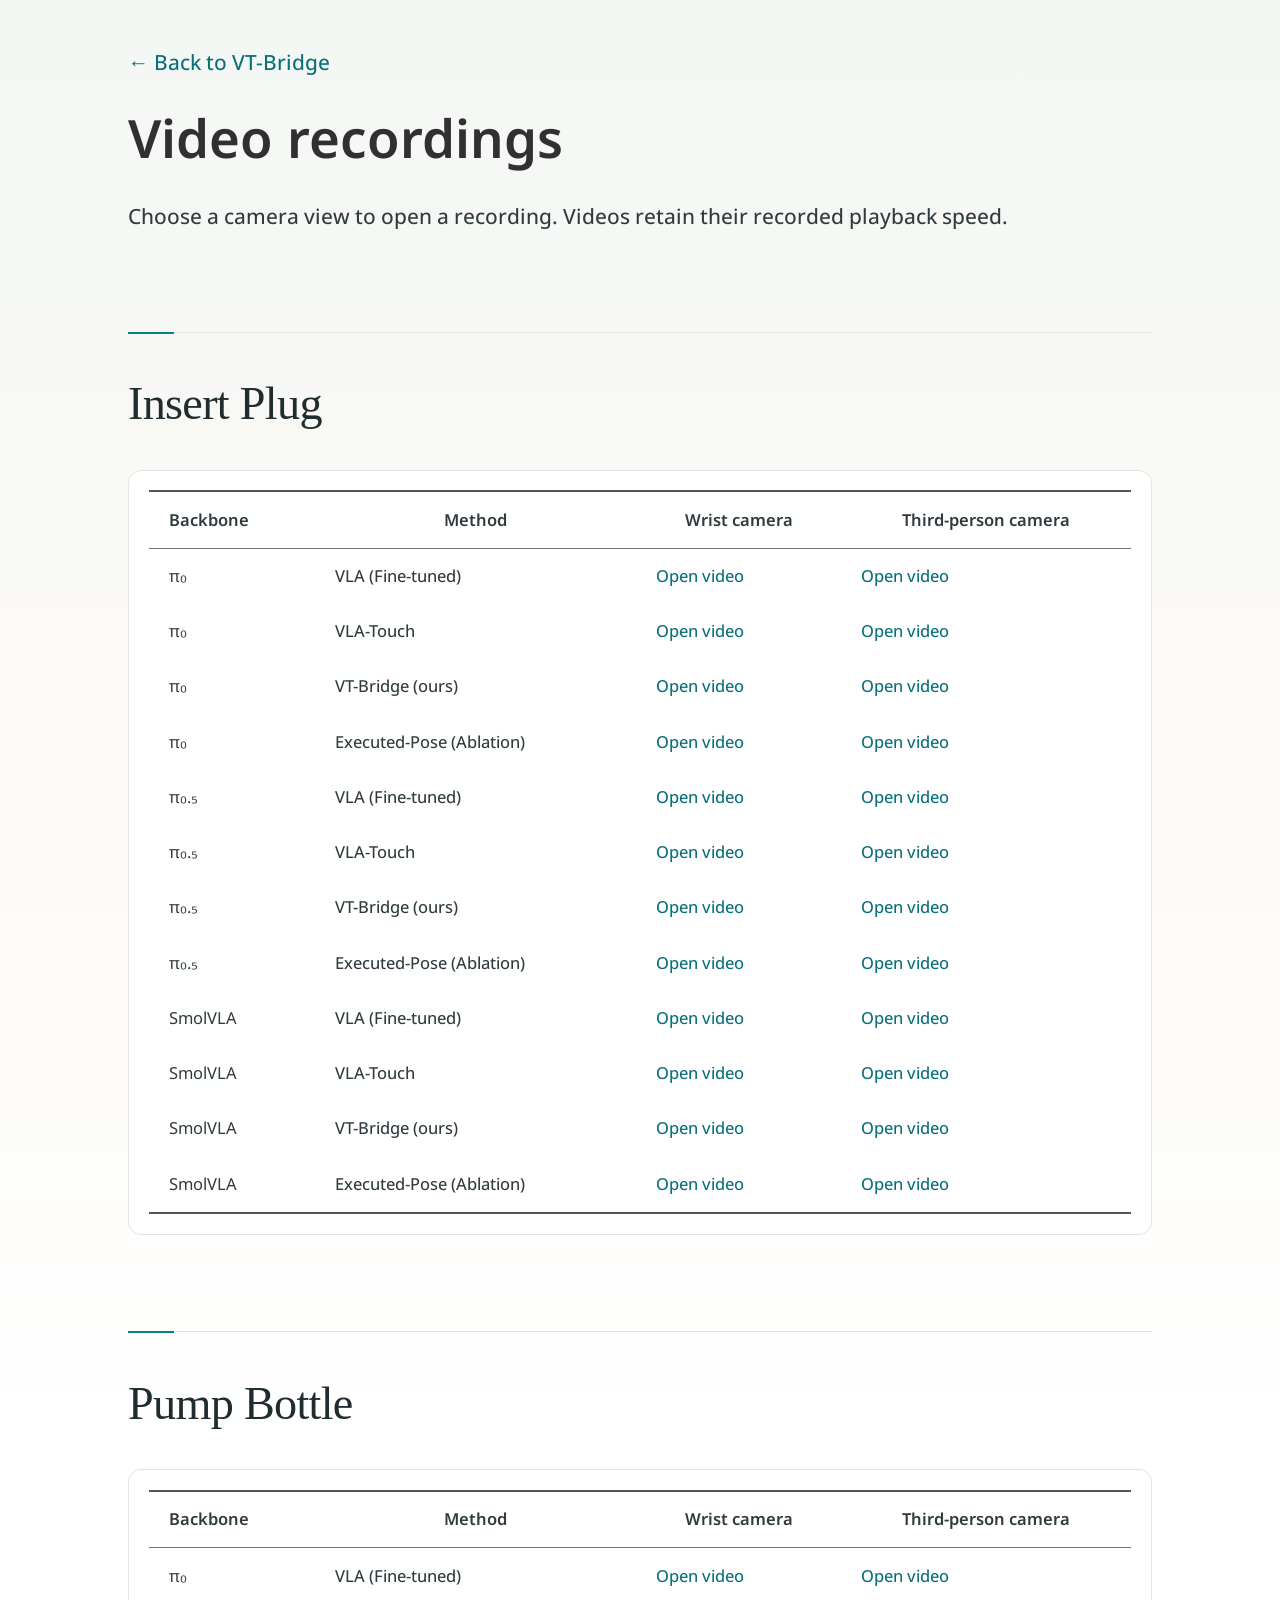
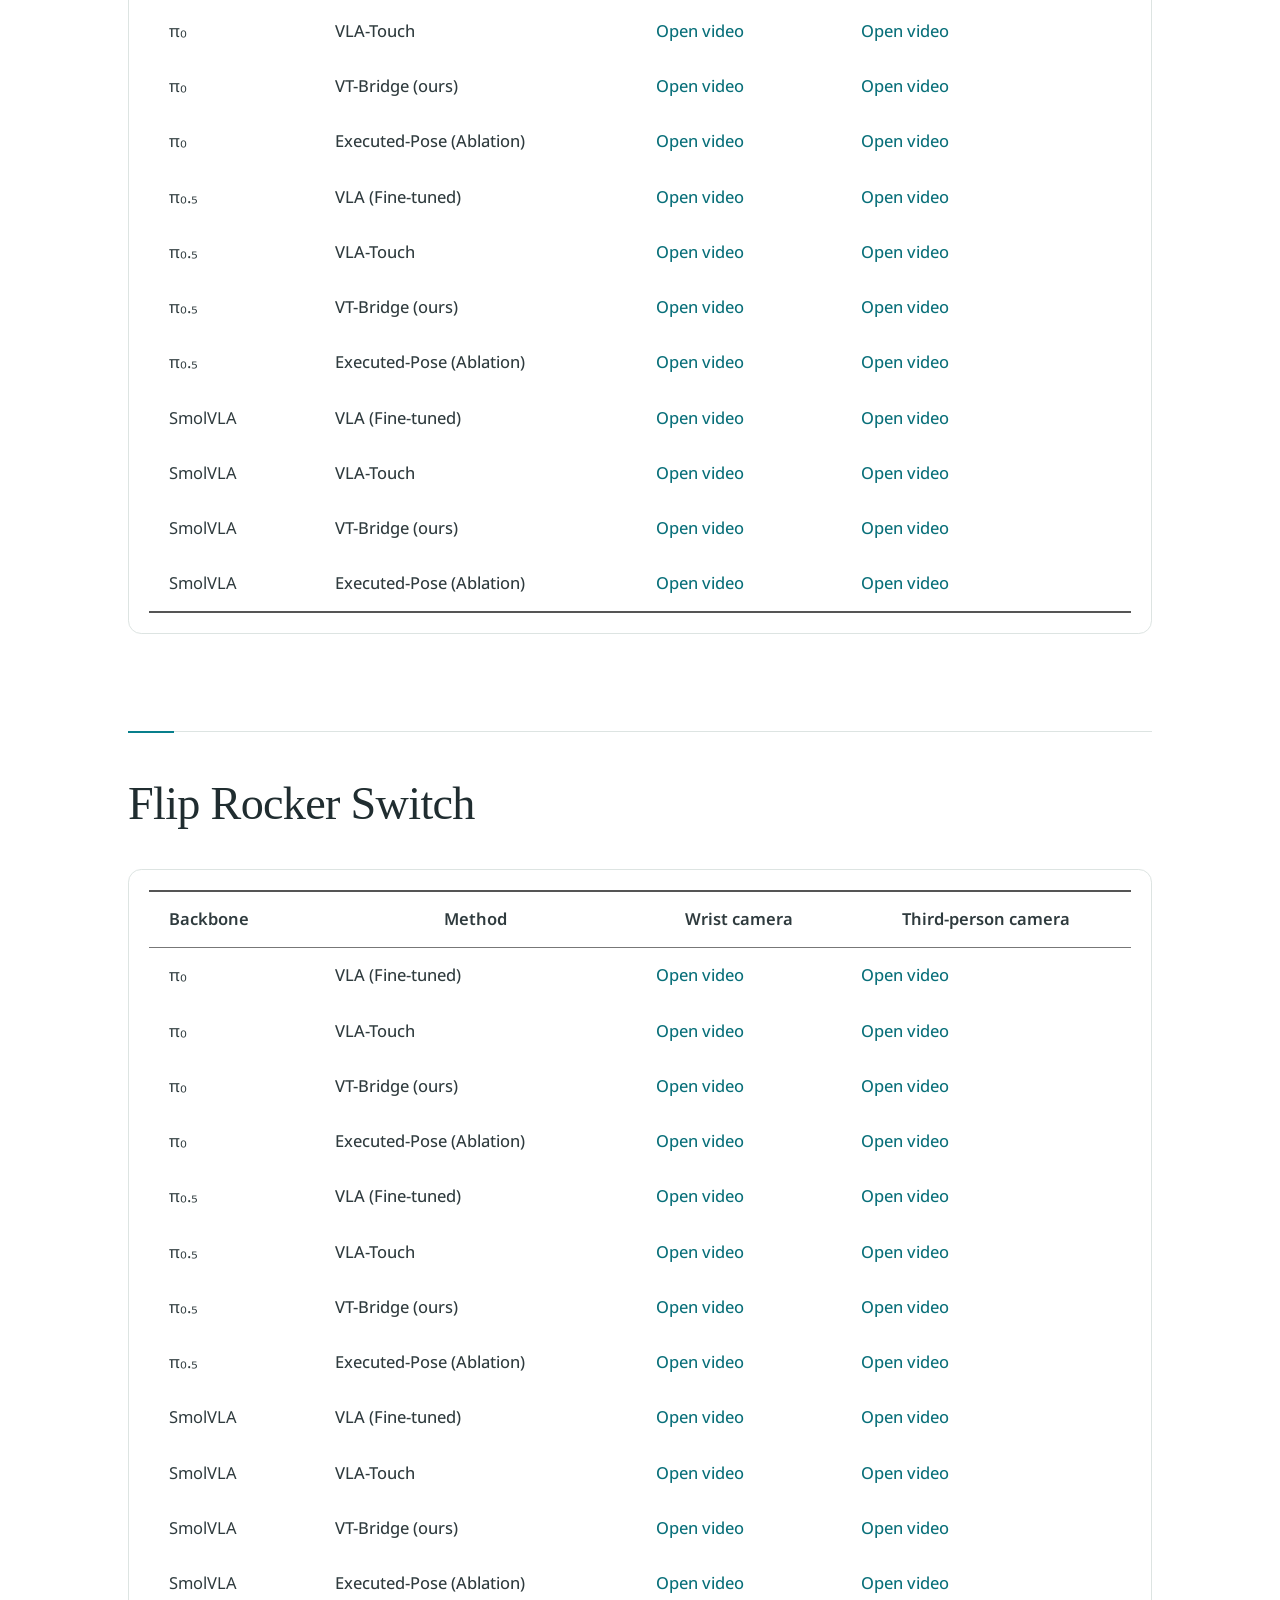
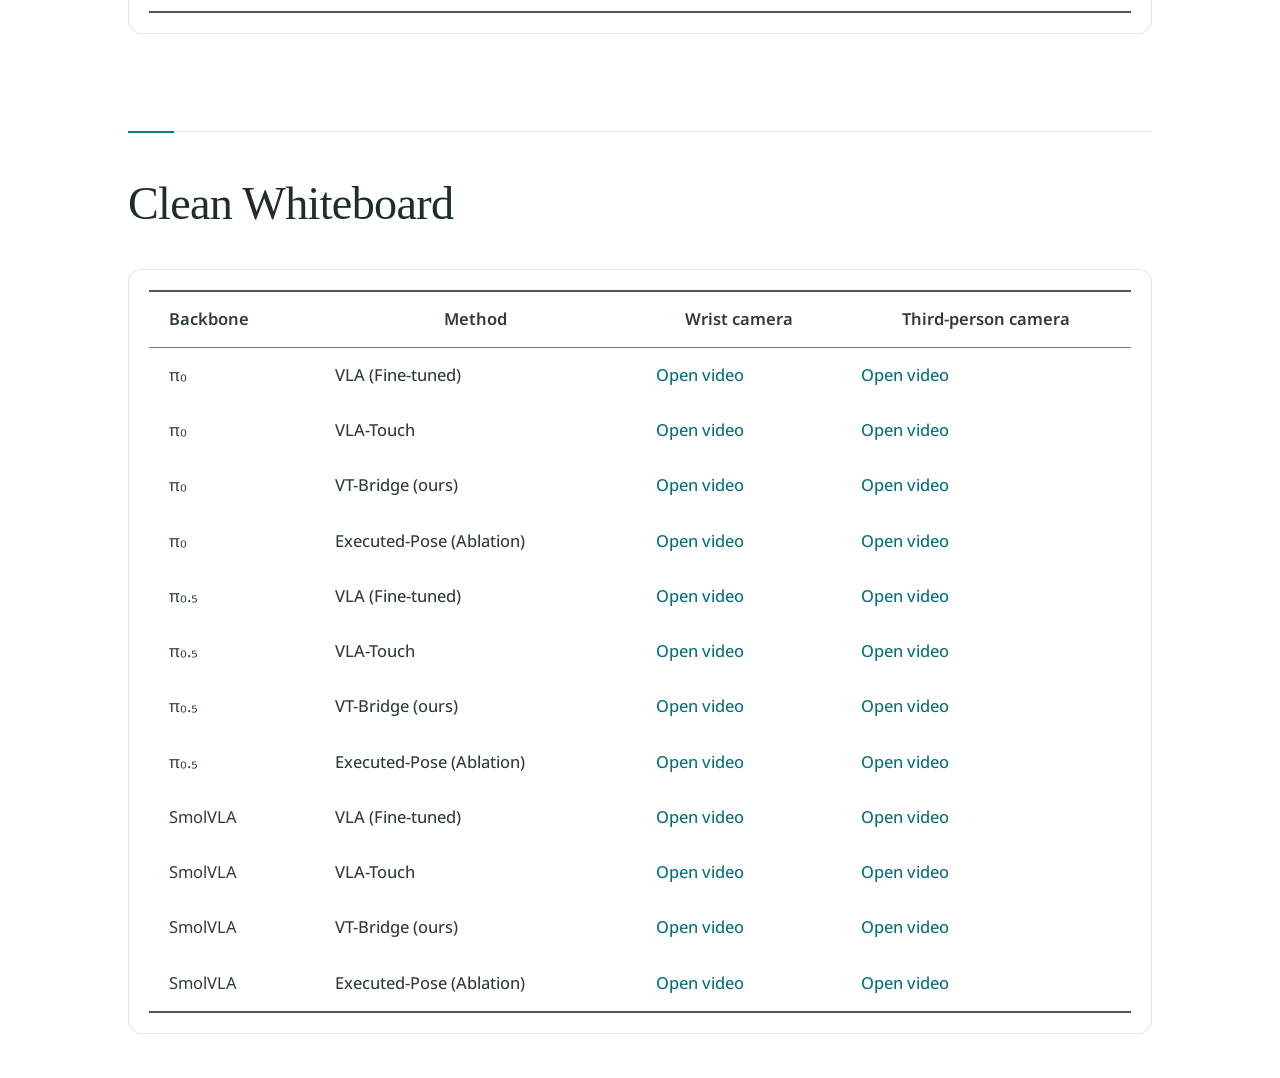
==== commit 4a7d3467: "adjust starting point" ====
--- a/video-library.html
+++ b/video-library.html
@@ -1,58 +1,58 @@
 <!doctype html><html lang="en"><head><meta charset="utf-8"><meta name="viewport" content="width=device-width, initial-scale=1"><meta name="robots" content="noindex"><title>VT-Bridge — Video recordings</title><link rel="stylesheet" href="styles.css"></head><body><main class="media-width video-library"><p><a href="index.html#experiments">← Back to VT-Bridge</a></p><h1>Video recordings</h1><p>Choose a camera view to open a recording. Videos retain their recorded playback speed.</p>
 <section class="paper-section"><h2>Insert Plug</h2><div class="table-scroll"><table><thead><tr><th scope="col">Backbone</th><th scope="col">Method</th><th scope="col">Wrist camera</th><th scope="col">Third-person camera</th></tr></thead><tbody>
-<tr><th scope="row">π₀</th><td>VLA (Fine-tuned)</td><td><a href="assets/videos/experiments/insert-plug/pi0/vla_only/wrist.mp4">Open video</a></td><td><a href="assets/videos/experiments/insert-plug/pi0/vla_only/left.mp4">Open video</a></td></tr>
-<tr><th scope="row">π₀</th><td>VLA-Touch</td><td><a href="assets/videos/experiments/insert-plug/pi0/vla_touch/wrist.mp4">Open video</a></td><td><a href="assets/videos/experiments/insert-plug/pi0/vla_touch/left.mp4">Open video</a></td></tr>
-<tr><th scope="row">π₀</th><td>VT-Bridge (ours)</td><td><a href="assets/videos/experiments/insert-plug/pi0/residual/wrist.mp4">Open video</a></td><td><a href="assets/videos/experiments/insert-plug/pi0/residual/left.mp4">Open video</a></td></tr>
-<tr><th scope="row">π₀</th><td>Executed-Pose (Ablation)</td><td><a href="assets/videos/ablations/actual-goal/insert-plug/pi0/wrist.mp4">Open video</a></td><td><a href="assets/videos/ablations/actual-goal/insert-plug/pi0/left.mp4">Open video</a></td></tr>
-<tr><th scope="row">π₀.₅</th><td>VLA (Fine-tuned)</td><td><a href="assets/videos/experiments/insert-plug/pi05/vla_only/wrist.mp4">Open video</a></td><td><a href="assets/videos/experiments/insert-plug/pi05/vla_only/left.mp4">Open video</a></td></tr>
-<tr><th scope="row">π₀.₅</th><td>VLA-Touch</td><td><a href="assets/videos/experiments/insert-plug/pi05/vla_touch/wrist.mp4">Open video</a></td><td><a href="assets/videos/experiments/insert-plug/pi05/vla_touch/left.mp4">Open video</a></td></tr>
-<tr><th scope="row">π₀.₅</th><td>VT-Bridge (ours)</td><td><a href="assets/videos/experiments/insert-plug/pi05/residual/wrist.mp4">Open video</a></td><td><a href="assets/videos/experiments/insert-plug/pi05/residual/left.mp4">Open video</a></td></tr>
-<tr><th scope="row">π₀.₅</th><td>Executed-Pose (Ablation)</td><td><a href="assets/videos/ablations/actual-goal/insert-plug/pi05/wrist.mp4">Open video</a></td><td><a href="assets/videos/ablations/actual-goal/insert-plug/pi05/left.mp4">Open video</a></td></tr>
-<tr><th scope="row">SmolVLA</th><td>VLA (Fine-tuned)</td><td><a href="assets/videos/experiments/insert-plug/smolvla/vla_only/wrist.mp4">Open video</a></td><td><a href="assets/videos/experiments/insert-plug/smolvla/vla_only/left.mp4">Open video</a></td></tr>
-<tr><th scope="row">SmolVLA</th><td>VLA-Touch</td><td><a href="assets/videos/experiments/insert-plug/smolvla/vla_touch/wrist.mp4">Open video</a></td><td><a href="assets/videos/experiments/insert-plug/smolvla/vla_touch/left.mp4">Open video</a></td></tr>
-<tr><th scope="row">SmolVLA</th><td>VT-Bridge (ours)</td><td><a href="assets/videos/experiments/insert-plug/smolvla/residual/wrist.mp4">Open video</a></td><td><a href="assets/videos/experiments/insert-plug/smolvla/residual/left.mp4">Open video</a></td></tr>
-<tr><th scope="row">SmolVLA</th><td>Executed-Pose (Ablation)</td><td><a href="assets/videos/ablations/actual-goal/insert-plug/smolvla/wrist.mp4">Open video</a></td><td><a href="assets/videos/ablations/actual-goal/insert-plug/smolvla/left.mp4">Open video</a></td></tr>
+<tr><th scope="row">π₀</th><td>VLA (Fine-tuned)</td><td><a href="assets/videos/experiments/insert-plug/pi0/vla_only/wrist.mp4#t=43.3">Open video</a></td><td><a href="assets/videos/experiments/insert-plug/pi0/vla_only/left.mp4#t=41.6">Open video</a></td></tr>
+<tr><th scope="row">π₀</th><td>VLA-Touch</td><td><a href="assets/videos/experiments/insert-plug/pi0/vla_touch/wrist.mp4#t=34.0">Open video</a></td><td><a href="assets/videos/experiments/insert-plug/pi0/vla_touch/left.mp4#t=33.5">Open video</a></td></tr>
+<tr><th scope="row">π₀</th><td>VT-Bridge (ours)</td><td><a href="assets/videos/experiments/insert-plug/pi0/residual/wrist.mp4#t=32.3">Open video</a></td><td><a href="assets/videos/experiments/insert-plug/pi0/residual/left.mp4#t=31.8">Open video</a></td></tr>
+<tr><th scope="row">π₀</th><td>Executed-Pose (Ablation)</td><td><a href="assets/videos/ablations/actual-goal/insert-plug/pi0/wrist.mp4#t=30.0">Open video</a></td><td><a href="assets/videos/ablations/actual-goal/insert-plug/pi0/left.mp4#t=28.9">Open video</a></td></tr>
+<tr><th scope="row">π₀.₅</th><td>VLA (Fine-tuned)</td><td><a href="assets/videos/experiments/insert-plug/pi05/vla_only/wrist.mp4#t=26.2">Open video</a></td><td><a href="assets/videos/experiments/insert-plug/pi05/vla_only/left.mp4#t=26.0">Open video</a></td></tr>
+<tr><th scope="row">π₀.₅</th><td>VLA-Touch</td><td><a href="assets/videos/experiments/insert-plug/pi05/vla_touch/wrist.mp4#t=27.4">Open video</a></td><td><a href="assets/videos/experiments/insert-plug/pi05/vla_touch/left.mp4#t=26.3">Open video</a></td></tr>
+<tr><th scope="row">π₀.₅</th><td>VT-Bridge (ours)</td><td><a href="assets/videos/experiments/insert-plug/pi05/residual/wrist.mp4#t=34.5">Open video</a></td><td><a href="assets/videos/experiments/insert-plug/pi05/residual/left.mp4#t=34.1">Open video</a></td></tr>
+<tr><th scope="row">π₀.₅</th><td>Executed-Pose (Ablation)</td><td><a href="assets/videos/ablations/actual-goal/insert-plug/pi05/wrist.mp4#t=23.7">Open video</a></td><td><a href="assets/videos/ablations/actual-goal/insert-plug/pi05/left.mp4#t=23.9">Open video</a></td></tr>
+<tr><th scope="row">SmolVLA</th><td>VLA (Fine-tuned)</td><td><a href="assets/videos/experiments/insert-plug/smolvla/vla_only/wrist.mp4#t=0">Open video</a></td><td><a href="assets/videos/experiments/insert-plug/smolvla/vla_only/left.mp4#t=0">Open video</a></td></tr>
+<tr><th scope="row">SmolVLA</th><td>VLA-Touch</td><td><a href="assets/videos/experiments/insert-plug/smolvla/vla_touch/wrist.mp4#t=0">Open video</a></td><td><a href="assets/videos/experiments/insert-plug/smolvla/vla_touch/left.mp4#t=0">Open video</a></td></tr>
+<tr><th scope="row">SmolVLA</th><td>VT-Bridge (ours)</td><td><a href="assets/videos/experiments/insert-plug/smolvla/residual/wrist.mp4#t=1.5">Open video</a></td><td><a href="assets/videos/experiments/insert-plug/smolvla/residual/left.mp4#t=0">Open video</a></td></tr>
+<tr><th scope="row">SmolVLA</th><td>Executed-Pose (Ablation)</td><td><a href="assets/videos/ablations/actual-goal/insert-plug/smolvla/wrist.mp4#t=0">Open video</a></td><td><a href="assets/videos/ablations/actual-goal/insert-plug/smolvla/left.mp4#t=0">Open video</a></td></tr>
 </tbody></table></div></section>
 <section class="paper-section"><h2>Pump Bottle</h2><div class="table-scroll"><table><thead><tr><th scope="col">Backbone</th><th scope="col">Method</th><th scope="col">Wrist camera</th><th scope="col">Third-person camera</th></tr></thead><tbody>
-<tr><th scope="row">π₀</th><td>VLA (Fine-tuned)</td><td><a href="assets/videos/experiments/pump-bottle/pi0/vla_only/wrist.mp4">Open video</a></td><td><a href="assets/videos/experiments/pump-bottle/pi0/vla_only/left.mp4">Open video</a></td></tr>
-<tr><th scope="row">π₀</th><td>VLA-Touch</td><td><a href="assets/videos/experiments/pump-bottle/pi0/vla_touch/wrist.mp4">Open video</a></td><td><a href="assets/videos/experiments/pump-bottle/pi0/vla_touch/left.mp4">Open video</a></td></tr>
-<tr><th scope="row">π₀</th><td>VT-Bridge (ours)</td><td><a href="assets/videos/experiments/pump-bottle/pi0/residual/wrist.mp4">Open video</a></td><td><a href="assets/videos/experiments/pump-bottle/pi0/residual/left.mp4">Open video</a></td></tr>
-<tr><th scope="row">π₀</th><td>Executed-Pose (Ablation)</td><td><a href="assets/videos/ablations/actual-goal/pump-bottle/pi0/wrist.mp4">Open video</a></td><td><a href="assets/videos/ablations/actual-goal/pump-bottle/pi0/left.mp4">Open video</a></td></tr>
-<tr><th scope="row">π₀.₅</th><td>VLA (Fine-tuned)</td><td><a href="assets/videos/experiments/pump-bottle/pi05/vla_only/wrist.mp4">Open video</a></td><td><a href="assets/videos/experiments/pump-bottle/pi05/vla_only/left.mp4">Open video</a></td></tr>
-<tr><th scope="row">π₀.₅</th><td>VLA-Touch</td><td><a href="assets/videos/experiments/pump-bottle/pi05/vla_touch/wrist.mp4">Open video</a></td><td><a href="assets/videos/experiments/pump-bottle/pi05/vla_touch/left.mp4">Open video</a></td></tr>
-<tr><th scope="row">π₀.₅</th><td>VT-Bridge (ours)</td><td><a href="assets/videos/experiments/pump-bottle/pi05/residual/wrist.mp4">Open video</a></td><td><a href="assets/videos/experiments/pump-bottle/pi05/residual/left.mp4">Open video</a></td></tr>
-<tr><th scope="row">π₀.₅</th><td>Executed-Pose (Ablation)</td><td><a href="assets/videos/ablations/actual-goal/pump-bottle/pi05/wrist.mp4">Open video</a></td><td><a href="assets/videos/ablations/actual-goal/pump-bottle/pi05/left.mp4">Open video</a></td></tr>
-<tr><th scope="row">SmolVLA</th><td>VLA (Fine-tuned)</td><td><a href="assets/videos/experiments/pump-bottle/smolvla/vla_only/wrist.mp4">Open video</a></td><td><a href="assets/videos/experiments/pump-bottle/smolvla/vla_only/left.mp4">Open video</a></td></tr>
-<tr><th scope="row">SmolVLA</th><td>VLA-Touch</td><td><a href="assets/videos/experiments/pump-bottle/smolvla/vla_touch/wrist.mp4">Open video</a></td><td><a href="assets/videos/experiments/pump-bottle/smolvla/vla_touch/left.mp4">Open video</a></td></tr>
-<tr><th scope="row">SmolVLA</th><td>VT-Bridge (ours)</td><td><a href="assets/videos/experiments/pump-bottle/smolvla/residual/wrist.mp4">Open video</a></td><td><a href="assets/videos/experiments/pump-bottle/smolvla/residual/left.mp4">Open video</a></td></tr>
-<tr><th scope="row">SmolVLA</th><td>Executed-Pose (Ablation)</td><td><a href="assets/videos/ablations/actual-goal/pump-bottle/smolvla/wrist.mp4">Open video</a></td><td><a href="assets/videos/ablations/actual-goal/pump-bottle/smolvla/left.mp4">Open video</a></td></tr>
+<tr><th scope="row">π₀</th><td>VLA (Fine-tuned)</td><td><a href="assets/videos/experiments/pump-bottle/pi0/vla_only/wrist.mp4#t=27.3">Open video</a></td><td><a href="assets/videos/experiments/pump-bottle/pi0/vla_only/left.mp4#t=28.7">Open video</a></td></tr>
+<tr><th scope="row">π₀</th><td>VLA-Touch</td><td><a href="assets/videos/experiments/pump-bottle/pi0/vla_touch/wrist.mp4#t=35.3">Open video</a></td><td><a href="assets/videos/experiments/pump-bottle/pi0/vla_touch/left.mp4#t=36.2">Open video</a></td></tr>
+<tr><th scope="row">π₀</th><td>VT-Bridge (ours)</td><td><a href="assets/videos/experiments/pump-bottle/pi0/residual/wrist.mp4#t=50.0">Open video</a></td><td><a href="assets/videos/experiments/pump-bottle/pi0/residual/left.mp4#t=50.7">Open video</a></td></tr>
+<tr><th scope="row">π₀</th><td>Executed-Pose (Ablation)</td><td><a href="assets/videos/ablations/actual-goal/pump-bottle/pi0/wrist.mp4#t=28.1">Open video</a></td><td><a href="assets/videos/ablations/actual-goal/pump-bottle/pi0/left.mp4#t=28.0">Open video</a></td></tr>
+<tr><th scope="row">π₀.₅</th><td>VLA (Fine-tuned)</td><td><a href="assets/videos/experiments/pump-bottle/pi05/vla_only/wrist.mp4#t=37.4">Open video</a></td><td><a href="assets/videos/experiments/pump-bottle/pi05/vla_only/left.mp4#t=37.9">Open video</a></td></tr>
+<tr><th scope="row">π₀.₅</th><td>VLA-Touch</td><td><a href="assets/videos/experiments/pump-bottle/pi05/vla_touch/wrist.mp4#t=46.0">Open video</a></td><td><a href="assets/videos/experiments/pump-bottle/pi05/vla_touch/left.mp4#t=45.7">Open video</a></td></tr>
+<tr><th scope="row">π₀.₅</th><td>VT-Bridge (ours)</td><td><a href="assets/videos/experiments/pump-bottle/pi05/residual/wrist.mp4#t=30.0">Open video</a></td><td><a href="assets/videos/experiments/pump-bottle/pi05/residual/left.mp4#t=28.2">Open video</a></td></tr>
+<tr><th scope="row">π₀.₅</th><td>Executed-Pose (Ablation)</td><td><a href="assets/videos/ablations/actual-goal/pump-bottle/pi05/wrist.mp4#t=19.4">Open video</a></td><td><a href="assets/videos/ablations/actual-goal/pump-bottle/pi05/left.mp4#t=24.7">Open video</a></td></tr>
+<tr><th scope="row">SmolVLA</th><td>VLA (Fine-tuned)</td><td><a href="assets/videos/experiments/pump-bottle/smolvla/vla_only/wrist.mp4#t=1.0">Open video</a></td><td><a href="assets/videos/experiments/pump-bottle/smolvla/vla_only/left.mp4#t=0">Open video</a></td></tr>
+<tr><th scope="row">SmolVLA</th><td>VLA-Touch</td><td><a href="assets/videos/experiments/pump-bottle/smolvla/vla_touch/wrist.mp4#t=0">Open video</a></td><td><a href="assets/videos/experiments/pump-bottle/smolvla/vla_touch/left.mp4#t=1.5">Open video</a></td></tr>
+<tr><th scope="row">SmolVLA</th><td>VT-Bridge (ours)</td><td><a href="assets/videos/experiments/pump-bottle/smolvla/residual/wrist.mp4#t=1.0">Open video</a></td><td><a href="assets/videos/experiments/pump-bottle/smolvla/residual/left.mp4#t=1.0">Open video</a></td></tr>
+<tr><th scope="row">SmolVLA</th><td>Executed-Pose (Ablation)</td><td><a href="assets/videos/ablations/actual-goal/pump-bottle/smolvla/wrist.mp4#t=0.5">Open video</a></td><td><a href="assets/videos/ablations/actual-goal/pump-bottle/smolvla/left.mp4#t=0.5">Open video</a></td></tr>
 </tbody></table></div></section>
 <section class="paper-section"><h2>Flip Rocker Switch</h2><div class="table-scroll"><table><thead><tr><th scope="col">Backbone</th><th scope="col">Method</th><th scope="col">Wrist camera</th><th scope="col">Third-person camera</th></tr></thead><tbody>
-<tr><th scope="row">π₀</th><td>VLA (Fine-tuned)</td><td><a href="assets/videos/experiments/switch/pi0/vla_only/wrist.mp4">Open video</a></td><td><a href="assets/videos/experiments/switch/pi0/vla_only/left.mp4">Open video</a></td></tr>
-<tr><th scope="row">π₀</th><td>VLA-Touch</td><td><a href="assets/videos/experiments/switch/pi0/vla_touch/wrist.mp4">Open video</a></td><td><a href="assets/videos/experiments/switch/pi0/vla_touch/left.mp4">Open video</a></td></tr>
-<tr><th scope="row">π₀</th><td>VT-Bridge (ours)</td><td><a href="assets/videos/experiments/switch/pi0/residual/wrist.mp4">Open video</a></td><td><a href="assets/videos/experiments/switch/pi0/residual/left.mp4">Open video</a></td></tr>
-<tr><th scope="row">π₀</th><td>Executed-Pose (Ablation)</td><td><a href="assets/videos/ablations/actual-goal/switch/pi0/wrist.mp4">Open video</a></td><td><a href="assets/videos/ablations/actual-goal/switch/pi0/left.mp4">Open video</a></td></tr>
-<tr><th scope="row">π₀.₅</th><td>VLA (Fine-tuned)</td><td><a href="assets/videos/experiments/switch/pi05/vla_only/wrist.mp4">Open video</a></td><td><a href="assets/videos/experiments/switch/pi05/vla_only/left.mp4">Open video</a></td></tr>
-<tr><th scope="row">π₀.₅</th><td>VLA-Touch</td><td><a href="assets/videos/experiments/switch/pi05/vla_touch/wrist.mp4">Open video</a></td><td><a href="assets/videos/experiments/switch/pi05/vla_touch/left.mp4">Open video</a></td></tr>
-<tr><th scope="row">π₀.₅</th><td>VT-Bridge (ours)</td><td><a href="assets/videos/experiments/switch/pi05/residual/wrist.mp4">Open video</a></td><td><a href="assets/videos/experiments/switch/pi05/residual/left.mp4">Open video</a></td></tr>
-<tr><th scope="row">π₀.₅</th><td>Executed-Pose (Ablation)</td><td><a href="assets/videos/ablations/actual-goal/switch/pi05/wrist.mp4">Open video</a></td><td><a href="assets/videos/ablations/actual-goal/switch/pi05/left.mp4">Open video</a></td></tr>
-<tr><th scope="row">SmolVLA</th><td>VLA (Fine-tuned)</td><td><a href="assets/videos/experiments/switch/smolvla/vla_only/wrist.mp4">Open video</a></td><td><a href="assets/videos/experiments/switch/smolvla/vla_only/left.mp4">Open video</a></td></tr>
-<tr><th scope="row">SmolVLA</th><td>VLA-Touch</td><td><a href="assets/videos/experiments/switch/smolvla/vla_touch/wrist.mp4">Open video</a></td><td><a href="assets/videos/experiments/switch/smolvla/vla_touch/left.mp4">Open video</a></td></tr>
-<tr><th scope="row">SmolVLA</th><td>VT-Bridge (ours)</td><td><a href="assets/videos/experiments/switch/smolvla/residual/wrist.mp4">Open video</a></td><td><a href="assets/videos/experiments/switch/smolvla/residual/left.mp4">Open video</a></td></tr>
-<tr><th scope="row">SmolVLA</th><td>Executed-Pose (Ablation)</td><td><a href="assets/videos/ablations/actual-goal/switch/smolvla/wrist.mp4">Open video</a></td><td><a href="assets/videos/ablations/actual-goal/switch/smolvla/left.mp4">Open video</a></td></tr>
+<tr><th scope="row">π₀</th><td>VLA (Fine-tuned)</td><td><a href="assets/videos/experiments/switch/pi0/vla_only/wrist.mp4#t=30.5">Open video</a></td><td><a href="assets/videos/experiments/switch/pi0/vla_only/left.mp4#t=31.2">Open video</a></td></tr>
+<tr><th scope="row">π₀</th><td>VLA-Touch</td><td><a href="assets/videos/experiments/switch/pi0/vla_touch/wrist.mp4#t=35.9">Open video</a></td><td><a href="assets/videos/experiments/switch/pi0/vla_touch/left.mp4#t=36.9">Open video</a></td></tr>
+<tr><th scope="row">π₀</th><td>VT-Bridge (ours)</td><td><a href="assets/videos/experiments/switch/pi0/residual/wrist.mp4#t=32.3">Open video</a></td><td><a href="assets/videos/experiments/switch/pi0/residual/left.mp4#t=33.0">Open video</a></td></tr>
+<tr><th scope="row">π₀</th><td>Executed-Pose (Ablation)</td><td><a href="assets/videos/ablations/actual-goal/switch/pi0/wrist.mp4#t=32.4">Open video</a></td><td><a href="assets/videos/ablations/actual-goal/switch/pi0/left.mp4#t=31.7">Open video</a></td></tr>
+<tr><th scope="row">π₀.₅</th><td>VLA (Fine-tuned)</td><td><a href="assets/videos/experiments/switch/pi05/vla_only/wrist.mp4#t=26.5">Open video</a></td><td><a href="assets/videos/experiments/switch/pi05/vla_only/left.mp4#t=25.3">Open video</a></td></tr>
+<tr><th scope="row">π₀.₅</th><td>VLA-Touch</td><td><a href="assets/videos/experiments/switch/pi05/vla_touch/wrist.mp4#t=37.9">Open video</a></td><td><a href="assets/videos/experiments/switch/pi05/vla_touch/left.mp4#t=38.0">Open video</a></td></tr>
+<tr><th scope="row">π₀.₅</th><td>VT-Bridge (ours)</td><td><a href="assets/videos/experiments/switch/pi05/residual/wrist.mp4#t=26.2">Open video</a></td><td><a href="assets/videos/experiments/switch/pi05/residual/left.mp4#t=26.4">Open video</a></td></tr>
+<tr><th scope="row">π₀.₅</th><td>Executed-Pose (Ablation)</td><td><a href="assets/videos/ablations/actual-goal/switch/pi05/wrist.mp4#t=22.1">Open video</a></td><td><a href="assets/videos/ablations/actual-goal/switch/pi05/left.mp4#t=22.9">Open video</a></td></tr>
+<tr><th scope="row">SmolVLA</th><td>VLA (Fine-tuned)</td><td><a href="assets/videos/experiments/switch/smolvla/vla_only/wrist.mp4#t=1.5">Open video</a></td><td><a href="assets/videos/experiments/switch/smolvla/vla_only/left.mp4#t=1.5">Open video</a></td></tr>
+<tr><th scope="row">SmolVLA</th><td>VLA-Touch</td><td><a href="assets/videos/experiments/switch/smolvla/vla_touch/wrist.mp4#t=2.0">Open video</a></td><td><a href="assets/videos/experiments/switch/smolvla/vla_touch/left.mp4#t=1.5">Open video</a></td></tr>
+<tr><th scope="row">SmolVLA</th><td>VT-Bridge (ours)</td><td><a href="assets/videos/experiments/switch/smolvla/residual/wrist.mp4#t=1.0">Open video</a></td><td><a href="assets/videos/experiments/switch/smolvla/residual/left.mp4#t=0">Open video</a></td></tr>
+<tr><th scope="row">SmolVLA</th><td>Executed-Pose (Ablation)</td><td><a href="assets/videos/ablations/actual-goal/switch/smolvla/wrist.mp4#t=0.5">Open video</a></td><td><a href="assets/videos/ablations/actual-goal/switch/smolvla/left.mp4#t=0.5">Open video</a></td></tr>
 </tbody></table></div></section>
 <section class="paper-section"><h2>Clean Whiteboard</h2><div class="table-scroll"><table><thead><tr><th scope="col">Backbone</th><th scope="col">Method</th><th scope="col">Wrist camera</th><th scope="col">Third-person camera</th></tr></thead><tbody>
-<tr><th scope="row">π₀</th><td>VLA (Fine-tuned)</td><td><a href="assets/videos/experiments/whiteboard/pi0/vla_only/wrist.mp4">Open video</a></td><td><a href="assets/videos/experiments/whiteboard/pi0/vla_only/left.mp4">Open video</a></td></tr>
-<tr><th scope="row">π₀</th><td>VLA-Touch</td><td><a href="assets/videos/experiments/whiteboard/pi0/vla_touch/wrist.mp4">Open video</a></td><td><a href="assets/videos/experiments/whiteboard/pi0/vla_touch/left.mp4">Open video</a></td></tr>
-<tr><th scope="row">π₀</th><td>VT-Bridge (ours)</td><td><a href="assets/videos/experiments/whiteboard/pi0/residual/wrist.mp4">Open video</a></td><td><a href="assets/videos/experiments/whiteboard/pi0/residual/left.mp4">Open video</a></td></tr>
-<tr><th scope="row">π₀</th><td>Executed-Pose (Ablation)</td><td><a href="assets/videos/ablations/actual-goal/whiteboard/pi0/wrist.mp4">Open video</a></td><td><a href="assets/videos/ablations/actual-goal/whiteboard/pi0/left.mp4">Open video</a></td></tr>
-<tr><th scope="row">π₀.₅</th><td>VLA (Fine-tuned)</td><td><a href="assets/videos/experiments/whiteboard/pi05/vla_only/wrist.mp4">Open video</a></td><td><a href="assets/videos/experiments/whiteboard/pi05/vla_only/left.mp4">Open video</a></td></tr>
-<tr><th scope="row">π₀.₅</th><td>VLA-Touch</td><td><a href="assets/videos/experiments/whiteboard/pi05/vla_touch/wrist.mp4">Open video</a></td><td><a href="assets/videos/experiments/whiteboard/pi05/vla_touch/left.mp4">Open video</a></td></tr>
-<tr><th scope="row">π₀.₅</th><td>VT-Bridge (ours)</td><td><a href="assets/videos/experiments/whiteboard/pi05/residual/wrist.mp4">Open video</a></td><td><a href="assets/videos/experiments/whiteboard/pi05/residual/left.mp4">Open video</a></td></tr>
-<tr><th scope="row">π₀.₅</th><td>Executed-Pose (Ablation)</td><td><a href="assets/videos/ablations/actual-goal/whiteboard/pi05/wrist.mp4">Open video</a></td><td><a href="assets/videos/ablations/actual-goal/whiteboard/pi05/left.mp4">Open video</a></td></tr>
-<tr><th scope="row">SmolVLA</th><td>VLA (Fine-tuned)</td><td><a href="assets/videos/experiments/whiteboard/smolvla/vla_only/wrist.mp4">Open video</a></td><td><a href="assets/videos/experiments/whiteboard/smolvla/vla_only/left.mp4">Open video</a></td></tr>
-<tr><th scope="row">SmolVLA</th><td>VLA-Touch</td><td><a href="assets/videos/experiments/whiteboard/smolvla/vla_touch/wrist.mp4">Open video</a></td><td><a href="assets/videos/experiments/whiteboard/smolvla/vla_touch/left.mp4">Open video</a></td></tr>
-<tr><th scope="row">SmolVLA</th><td>VT-Bridge (ours)</td><td><a href="assets/videos/experiments/whiteboard/smolvla/residual/wrist.mp4">Open video</a></td><td><a href="assets/videos/experiments/whiteboard/smolvla/residual/left.mp4">Open video</a></td></tr>
-<tr><th scope="row">SmolVLA</th><td>Executed-Pose (Ablation)</td><td><a href="assets/videos/ablations/actual-goal/whiteboard/smolvla/wrist.mp4">Open video</a></td><td><a href="assets/videos/ablations/actual-goal/whiteboard/smolvla/left.mp4">Open video</a></td></tr>
+<tr><th scope="row">π₀</th><td>VLA (Fine-tuned)</td><td><a href="assets/videos/experiments/whiteboard/pi0/vla_only/wrist.mp4#t=31.7">Open video</a></td><td><a href="assets/videos/experiments/whiteboard/pi0/vla_only/left.mp4#t=31.7">Open video</a></td></tr>
+<tr><th scope="row">π₀</th><td>VLA-Touch</td><td><a href="assets/videos/experiments/whiteboard/pi0/vla_touch/wrist.mp4#t=30.7">Open video</a></td><td><a href="assets/videos/experiments/whiteboard/pi0/vla_touch/left.mp4#t=30.5">Open video</a></td></tr>
+<tr><th scope="row">π₀</th><td>VT-Bridge (ours)</td><td><a href="assets/videos/experiments/whiteboard/pi0/residual/wrist.mp4#t=36.5">Open video</a></td><td><a href="assets/videos/experiments/whiteboard/pi0/residual/left.mp4#t=37.8">Open video</a></td></tr>
+<tr><th scope="row">π₀</th><td>Executed-Pose (Ablation)</td><td><a href="assets/videos/ablations/actual-goal/whiteboard/pi0/wrist.mp4#t=31.9">Open video</a></td><td><a href="assets/videos/ablations/actual-goal/whiteboard/pi0/left.mp4#t=31.4">Open video</a></td></tr>
+<tr><th scope="row">π₀.₅</th><td>VLA (Fine-tuned)</td><td><a href="assets/videos/experiments/whiteboard/pi05/vla_only/wrist.mp4#t=22.8">Open video</a></td><td><a href="assets/videos/experiments/whiteboard/pi05/vla_only/left.mp4#t=23.5">Open video</a></td></tr>
+<tr><th scope="row">π₀.₅</th><td>VLA-Touch</td><td><a href="assets/videos/experiments/whiteboard/pi05/vla_touch/wrist.mp4#t=26.0">Open video</a></td><td><a href="assets/videos/experiments/whiteboard/pi05/vla_touch/left.mp4#t=26.3">Open video</a></td></tr>
+<tr><th scope="row">π₀.₅</th><td>VT-Bridge (ours)</td><td><a href="assets/videos/experiments/whiteboard/pi05/residual/wrist.mp4#t=24.9">Open video</a></td><td><a href="assets/videos/experiments/whiteboard/pi05/residual/left.mp4#t=26.0">Open video</a></td></tr>
+<tr><th scope="row">π₀.₅</th><td>Executed-Pose (Ablation)</td><td><a href="assets/videos/ablations/actual-goal/whiteboard/pi05/wrist.mp4#t=24.8">Open video</a></td><td><a href="assets/videos/ablations/actual-goal/whiteboard/pi05/left.mp4#t=23.6">Open video</a></td></tr>
+<tr><th scope="row">SmolVLA</th><td>VLA (Fine-tuned)</td><td><a href="assets/videos/experiments/whiteboard/smolvla/vla_only/wrist.mp4#t=0">Open video</a></td><td><a href="assets/videos/experiments/whiteboard/smolvla/vla_only/left.mp4#t=0">Open video</a></td></tr>
+<tr><th scope="row">SmolVLA</th><td>VLA-Touch</td><td><a href="assets/videos/experiments/whiteboard/smolvla/vla_touch/wrist.mp4#t=0">Open video</a></td><td><a href="assets/videos/experiments/whiteboard/smolvla/vla_touch/left.mp4#t=0">Open video</a></td></tr>
+<tr><th scope="row">SmolVLA</th><td>VT-Bridge (ours)</td><td><a href="assets/videos/experiments/whiteboard/smolvla/residual/wrist.mp4#t=0.5">Open video</a></td><td><a href="assets/videos/experiments/whiteboard/smolvla/residual/left.mp4#t=0.5">Open video</a></td></tr>
+<tr><th scope="row">SmolVLA</th><td>Executed-Pose (Ablation)</td><td><a href="assets/videos/ablations/actual-goal/whiteboard/smolvla/wrist.mp4#t=0">Open video</a></td><td><a href="assets/videos/ablations/actual-goal/whiteboard/smolvla/left.mp4#t=0">Open video</a></td></tr>
 </tbody></table></div></section>
 </main></body></html>
--- a/styles.css
+++ b/styles.css
@@ -38,12 +38,13 @@
   --accent: #326b96;
   --rule: #e2e7ec;
   --reading-width: 880px;
-  --media-width: 1120px;
+  --media-width: 100%;
 }
 * { box-sizing: border-box; }
 body { margin: 0; font-size: 16px; line-height: 1.65; }
 ::selection { background: #deebf5; color: #25374a; }
-main { padding: 0 28px; }
+/* Use 80% of the browser width; tablet and mobile gutters are set below. */
+main { padding: 0 10%; }
 .reading-width { width: 100%; max-width: var(--reading-width); margin-inline: auto; }
 .media-width { width: 100%; max-width: var(--media-width); margin-inline: auto; }
 /* All research sections share a left edge; prose stays within a readable measure. */
@@ -78,8 +79,7 @@
 .resource-note { min-height: 20px; margin-top: 9px; font-size: 12px; color: #747474; }
 .teaser { margin-top: 37px; }
 .presentation-video { margin-top: 40px; }
-.presentation-video iframe { display: block; width: 100%; height: auto; min-height: 200px; aspect-ratio: 16 / 9; border: 0; background: #f6f8fa; }
-.video-external-link { margin-top: 10px; text-align: right; font-size: 13px; }
+.presentation-video video { display: block; width: 100%; height: auto; min-height: 200px; aspect-ratio: 16 / 9; border: 0; background: #f6f8fa; }
 
 /* Real media replaces the complete neutral placeholder frame. */
 .media-placeholder { display: flex; flex-direction: column; align-items: center; justify-content: center; gap: 9px; padding: 24px; border: 1px solid #e0e0e0; background: #f5f5f5; text-align: center; }
@@ -392,7 +392,7 @@
 .site-nav {
   position: sticky; top: 0; z-index: 10;
   display: flex; align-items: center; justify-content: space-between; gap: 28px;
-  padding: 17px max(28px, calc((100% - 1120px) / 2));
+  padding: 17px 10%;
   border-bottom: 1px solid var(--rule);
   background: rgba(250, 250, 247, .96);
   backdrop-filter: blur(16px);
@@ -419,9 +419,7 @@
 .paper-links > a:first-child:hover { background: #087f8c; border-color: #087f8c; color: #fff; }
 .resource-note { margin-top: 8px; }
 .presentation-video { margin-top: 36px; }
-.presentation-video iframe { border-radius: 12px; box-shadow: 0 18px 45px -22px rgba(22, 53, 52, .3); background: #e5ece8; }
-.video-external-link { font-size: 13px; margin-top: 14px; }
-.video-external-link a { color: var(--muted); }
+.presentation-video video { border-radius: 12px; box-shadow: 0 18px 45px -22px rgba(22, 53, 52, .3); background: #e5ece8; }
 .paper-section { margin-top: 88px; }
 section.paper-section:not(#abstract) { padding-top: 38px; }
 h2 { position: relative; font-family: Georgia, "Times New Roman", serif; font-size: 42px; font-weight: 400; line-height: 1.3; letter-spacing: -.015em; margin-bottom: 32px; }
@@ -574,7 +572,7 @@
   .paper-links { display: flex; gap: 8px; }
   .resource-link { padding-inline: 17px; }
   .presentation-video { margin-top: 25px; }
-  .presentation-video iframe { min-height: 0; border-radius: 7px; }
+  .presentation-video video { min-height: 0; border-radius: 7px; }
   .paper-section, #abstract { margin-top: 58px; }
   section.paper-section:not(#abstract) { padding-top: 28px; }
   section.paper-section > h2::before { top: -29px; }
@@ -608,7 +606,7 @@
   body { background: #fff; }
   .site-nav, .hero-eyebrow, .site-footer { display: none; }
   .paper-header { padding-top: 0; }
-  .presentation-video iframe { box-shadow: none; }
+  .presentation-video video { box-shadow: none; }
   .advantages-list > li { break-inside: avoid; }
 }
 @media (forced-colors: active) {
